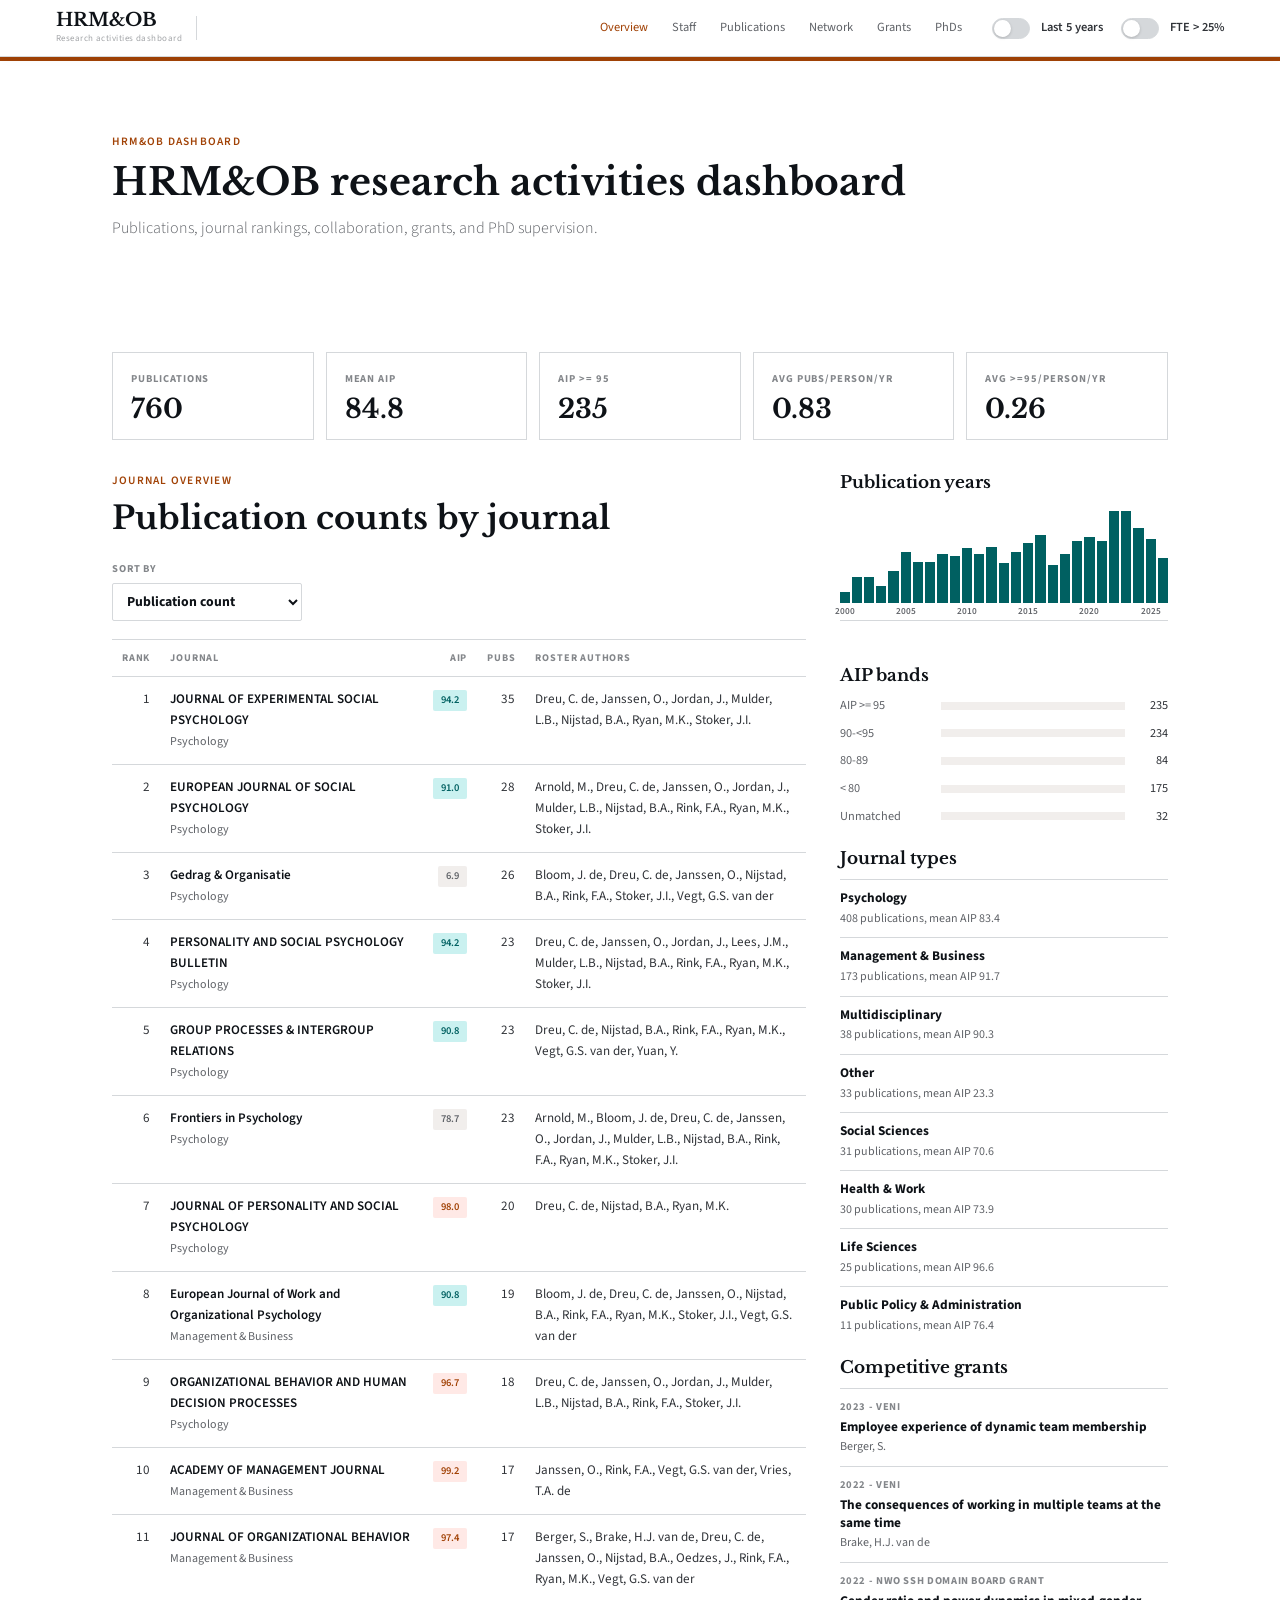
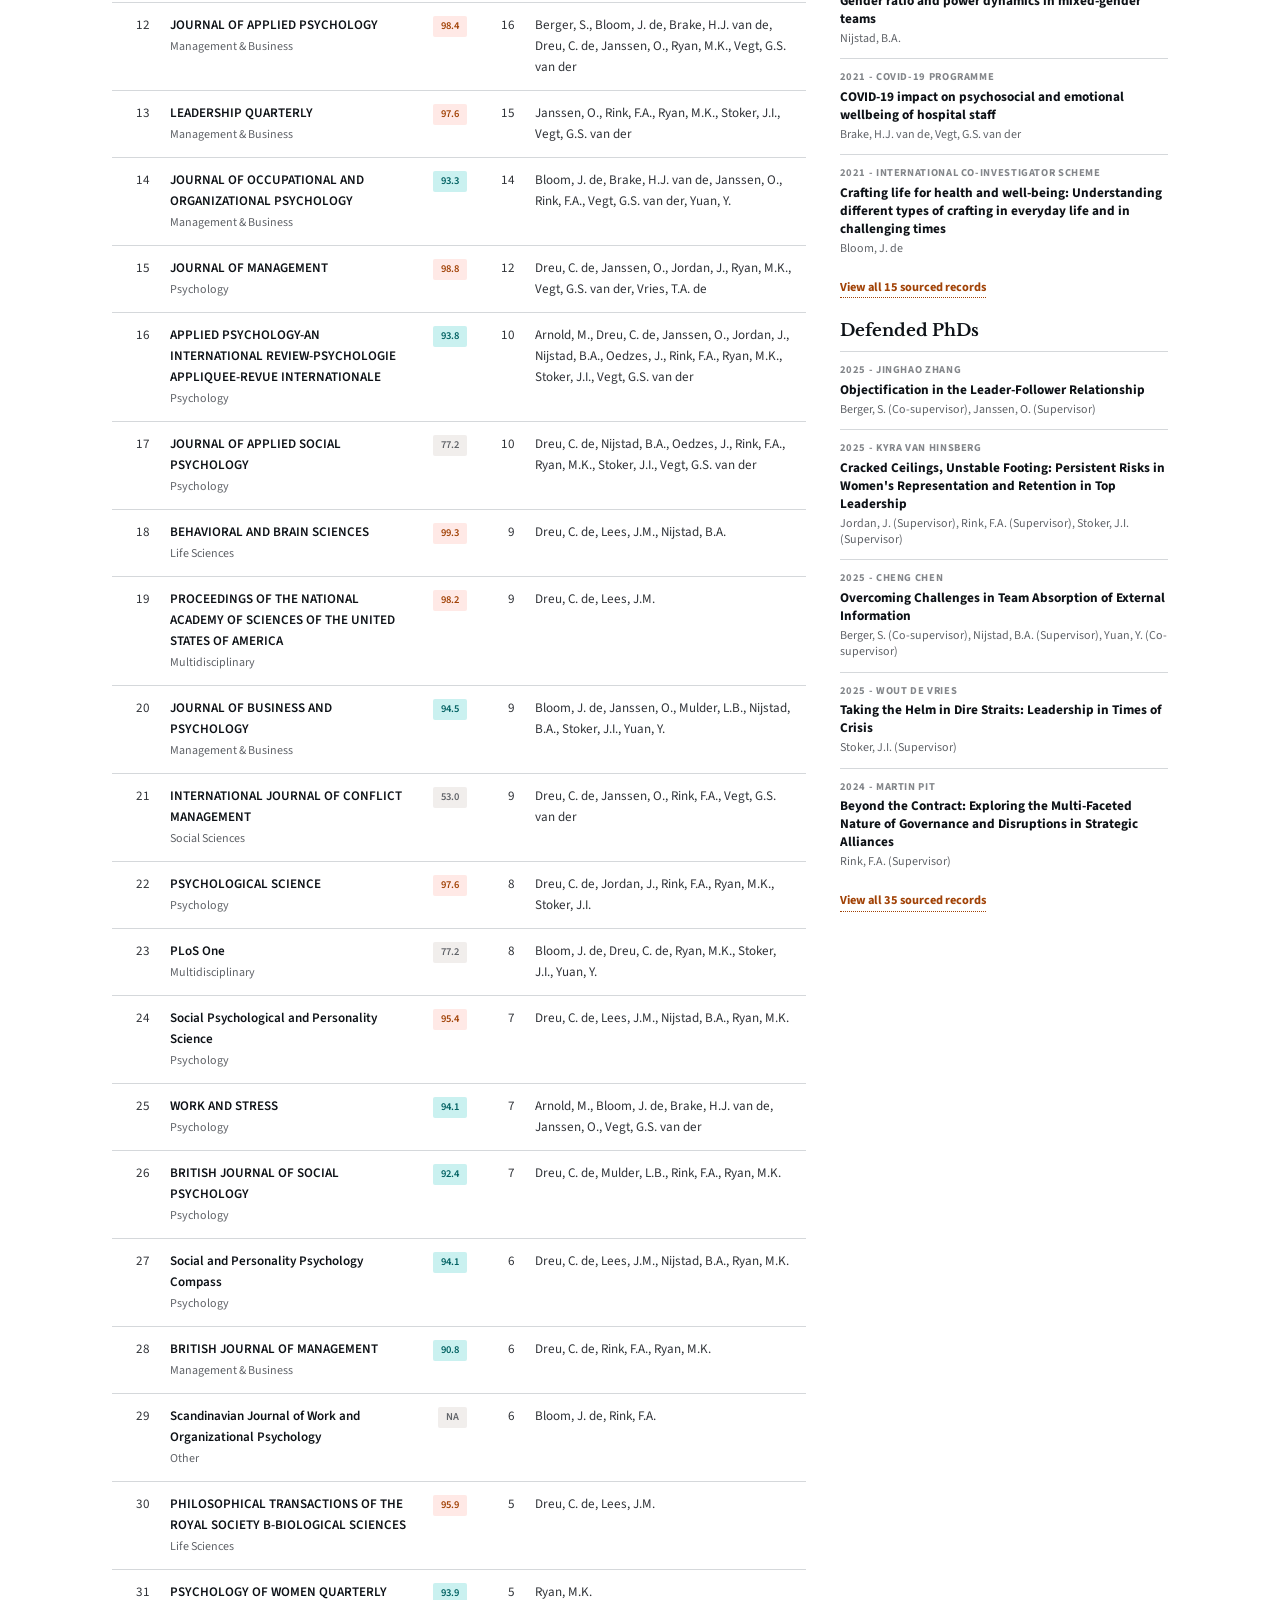
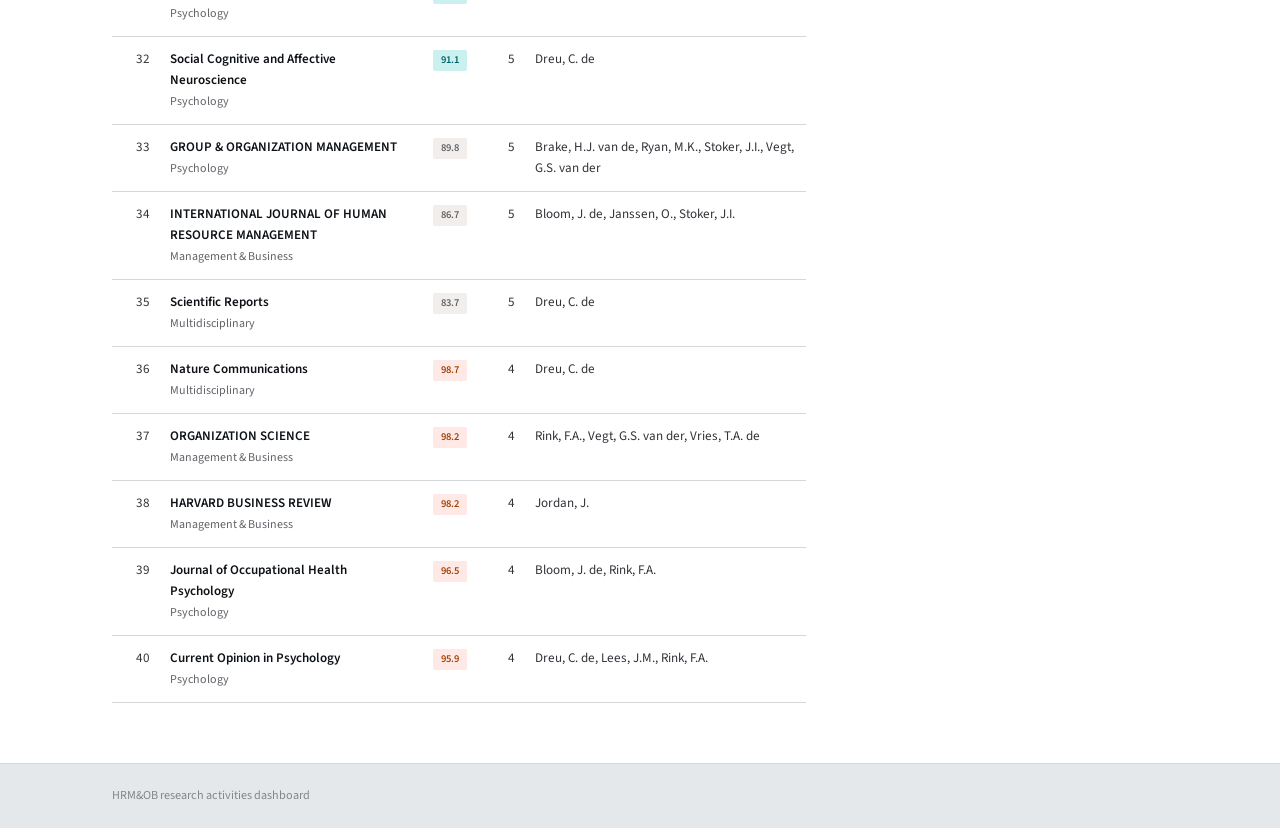
==== research-dashboard/index.html @ ba071dee "Update dashboard footer label" ====
<!DOCTYPE html>
<html lang="en">
<head>
  <meta charset="UTF-8">
  <meta name="viewport" content="width=device-width, initial-scale=1.0">
  <title>HRM&OB Research Activities Dashboard</title>
  <link rel="preconnect" href="https://fonts.googleapis.com">
  <link rel="preconnect" href="https://fonts.gstatic.com" crossorigin>
  <link href="https://fonts.googleapis.com/css2?family=Libre+Baskerville:ital,wght@0,400;0,700;1,400&family=Source+Sans+3:opsz,wght@9..40,300;9..40,400;9..40,600&display=swap" rel="stylesheet">
  <link rel="stylesheet" href="styles.css?v=20260606-7">
</head>
<body>
  <nav class="nav">
    <div class="nav-in">
      <a class="logo" href="#overview" data-tab="overview">
        <span class="logo-name">HRM&OB</span>
        <span class="logo-sub">Research activities dashboard</span>
      </a>
      <div class="nav-sep"></div>
      <div class="nav-tabs" aria-label="Dashboard sections">
        <button class="nav-tab on" data-tab="overview">Overview</button>
        <button class="nav-tab" data-tab="staff">Staff</button>
        <button class="nav-tab" data-tab="publications">Publications</button>
        <button class="nav-tab" data-tab="network">Network</button>
        <button class="nav-tab" data-tab="grants">Grants</button>
        <button class="nav-tab" data-tab="phds">PhDs</button>
      </div>
      <label class="switch">
        <input id="recent-toggle" type="checkbox">
        <span>Last 5 years</span>
      </label>
      <label class="switch">
        <input id="fte-toggle" type="checkbox">
        <span>FTE &gt; 25%</span>
      </label>
    </div>
  </nav>

  <header class="pg-hd">
    <div class="wrap">
      <p class="eye">HRM&OB dashboard</p>
      <h1>HRM&OB research activities dashboard</h1>
      <p id="subtitle">Loading publication data...</p>
    </div>
  </header>

  <main>
    <section id="view-overview" class="sec">
      <div class="wrap">
        <div id="metrics" class="metric-grid"></div>
        <div class="dash-grid">
          <section>
            <div class="sec-head compact">
              <div>
                <p class="eye">Journal overview</p>
                <h2 class="h2">Publication counts by journal</h2>
              </div>
              <label class="select-box overview-sort">
                <span>Sort by</span>
                <select id="journal-sort">
                  <option value="pubs">Publication count</option>
                  <option value="aip">AIP score</option>
                </select>
              </label>
            </div>
            <div class="table-wrap">
              <table id="journal-table"></table>
            </div>
          </section>
          <aside>
            <h2 class="sub-h2">Publication years</h2>
            <div id="year-bars" class="bar-chart"></div>
            <h2 class="sub-h2">AIP bands</h2>
            <div id="aip-bars" class="bar-chart"></div>
            <h2 class="sub-h2">Journal types</h2>
            <div id="category-list" class="list-stack"></div>
            <h2 class="sub-h2">Competitive grants</h2>
            <div id="grant-list" class="grant-list"></div>
            <h2 class="sub-h2">Defended PhDs</h2>
            <div id="phd-list" class="grant-list"></div>
          </aside>
        </div>
      </div>
    </section>

    <section id="view-publications" class="sec" hidden>
      <div class="wrap">
        <div class="tool-row">
          <label class="search-box">
            <span>Search</span>
            <input id="pub-search" type="search" placeholder="Title, journal, author">
          </label>
          <label class="select-box">
            <span>AIP band</span>
            <select id="aip-filter">
              <option value="all">All</option>
              <option value="gte95">AIP &ge; 95</option>
              <option value="90-95">AIP 90-&lt;95</option>
              <option value="lt90">AIP &lt; 90</option>
            </select>
          </label>
        </div>
        <div class="table-wrap">
          <table id="publication-table"></table>
        </div>
      </div>
    </section>

    <section id="view-staff" class="sec" hidden>
      <div class="wrap">
        <div class="sec-head compact">
          <div>
            <p class="eye">Staff expertise</p>
            <h2 class="h2">People, topics, and publication records</h2>
          </div>
        </div>
        <div class="tool-row staff-tool-row">
          <label class="search-box expertise-box">
            <span>Expertise search</span>
            <input id="expertise-search" type="search" placeholder="Teams, groups, stress, leadership, ethics">
          </label>
        </div>
        <div class="staff-grid">
          <aside class="staff-panel">
            <div id="staff-list" class="staff-list"></div>
          </aside>
          <section class="staff-detail">
            <div id="staff-profile"></div>
            <h3 class="sub-h2">Topic signals</h3>
            <div id="staff-topics" class="topic-cloud"></div>
            <div id="staff-related"></div>
            <div class="sec-head compact staff-pub-head">
              <div>
                <p id="staff-publication-eye" class="eye">Publications</p>
                <h3 id="staff-publication-title" class="h2 staff-h2">Selected staff publications</h3>
              </div>
            </div>
            <div class="table-wrap">
              <table id="staff-publication-table"></table>
            </div>
          </section>
        </div>
      </div>
    </section>

    <section id="view-network" class="sec" hidden>
      <div class="wrap">
        <div class="sec-head compact">
          <div>
            <p class="eye">Coauthorship network</p>
            <h2 class="h2">Roster members connected by shared publications</h2>
          </div>
          <label class="select-box network-select">
            <span>Network AIP</span>
            <select id="network-aip-filter">
              <option value="all">All publications</option>
              <option value="gt90">AIP &gt; 90</option>
              <option value="gte95">AIP &ge; 95</option>
            </select>
          </label>
        </div>
        <div class="network-shell">
          <svg id="network-svg" role="img" aria-label="Coauthorship network"></svg>
          <div id="network-empty" class="empty" hidden>No coauthorship edges for the current filters.</div>
        </div>
        <div class="legend">
          <span><i class="legend-node"></i> Node size = publications</span>
          <span><i class="legend-count"></i> Number = publications</span>
          <span><i class="legend-line"></i> Line thickness = shared publications</span>
        </div>
        <div id="network-table-wrap" class="table-wrap compact-table"></div>
      </div>
    </section>

    <section id="view-grants" class="sec" hidden>
      <div class="wrap">
        <div class="sec-head compact">
          <div>
            <p class="eye">Competitive grants</p>
            <h2 class="h2">NWO Talent Scheme and similar external funding</h2>
          </div>
        </div>
        <p id="grant-note" class="quiet-note"></p>
        <div class="table-wrap">
          <table id="grant-table"></table>
        </div>
      </div>
    </section>

    <section id="view-phds" class="sec" hidden>
      <div class="wrap">
        <div class="sec-head compact">
          <div>
            <p class="eye">Completed PhD supervision</p>
            <h2 class="h2">Defended theses supervised by roster members</h2>
          </div>
        </div>
        <p id="phd-note" class="quiet-note"></p>
        <div class="table-wrap">
          <table id="phd-table"></table>
        </div>
      </div>
    </section>
  </main>

  <footer>
    <div class="ft">
      <span>HRM&OB research activities dashboard</span>
      <span id="footer-meta"></span>
    </div>
  </footer>

  <script src="app.js?v=20260606-8"></script>
</body>
</html>
---- research-dashboard/styles.css ----
:root {
  --red: oklch(50% 0.14 45);
  --red-dk: oklch(43% 0.13 45);
  --red-lt: oklch(95% 0.025 27);
  --teal: oklch(43% 0.10 195);
  --teal-lt: oklch(93% 0.04 195);
  --bg: oklch(93% 0.005 250);
  --white: #fff;
  --ink-900: oklch(18% 0.012 258);
  --ink-700: oklch(32% 0.010 258);
  --ink-500: oklch(50% 0.008 258);
  --ink-400: oklch(62% 0.007 258);
  --ink-200: oklch(88% 0.005 258);
  --ink-100: oklch(95% 0.004 55);
  --serif: 'Libre Baskerville', Georgia, serif;
  --sans: 'Source Sans 3', system-ui, sans-serif;
  --pad: clamp(20px, 5vw, 56px);
  --max: 1180px;
  --sp: clamp(36px, 5vw, 60px);
}

*, *::before, *::after { box-sizing: border-box; }
[hidden] { display: none !important; }
html { scroll-behavior: smooth; }
body {
  margin: 0;
  font-family: var(--sans);
  background: var(--bg);
  color: var(--ink-900);
  line-height: 1.6;
  -webkit-font-smoothing: antialiased;
}
button, input, select { font: inherit; }
a { color: inherit; text-decoration: none; }

.wrap { max-width: min(var(--max), 100% - var(--pad) * 2); margin: 0 auto; }
.sec { padding: var(--sp) var(--pad); background: var(--white); }
.sec + .sec { border-top: 1px solid var(--ink-200); }
.sec-head { display: flex; justify-content: space-between; align-items: end; gap: 24px; margin-bottom: 24px; flex-wrap: wrap; }
.sec-head.compact { margin-bottom: 18px; }
.eye { font-size: 0.71rem; font-weight: 600; letter-spacing: 0.11em; text-transform: uppercase; color: var(--red); margin: 0 0 10px; }
.h2 { font-family: var(--serif); font-size: clamp(1.45rem, 2.5vw, 2.2rem); font-weight: 700; line-height: 1.15; margin: 0; }
.sub-h2 { font-family: var(--serif); font-size: 1.05rem; line-height: 1.25; margin: 22px 0 10px; }
.sub-h2:first-child { margin-top: 0; }

.nav {
  position: sticky;
  top: 0;
  z-index: 20;
  background: var(--white);
  border-bottom: 1px solid var(--ink-200);
  box-shadow: 0 2px 10px rgba(0,0,0,.04);
}
.nav-in {
  display: flex;
  align-items: center;
  min-height: 56px;
  max-width: min(var(--max), 100% - var(--pad) * 2);
  margin: 0 auto;
  gap: 14px;
}
.logo { flex-shrink: 0; }
.logo-name { display: block; font-family: var(--serif); font-size: 1.15rem; font-weight: 700; line-height: 1.05; }
.logo-sub { display: block; font-size: 0.56rem; color: var(--ink-400); letter-spacing: 0.05em; margin-top: 2px; opacity: .75; }
.nav-sep { width: 1px; height: 24px; background: var(--ink-200); flex-shrink: 0; }
.nav-tabs { display: flex; margin-left: auto; align-self: stretch; }
.nav-tab {
  height: 56px;
  padding: 0 12px;
  border: 0;
  background: transparent;
  color: var(--ink-500);
  cursor: pointer;
  font-size: 0.78rem;
}
.nav-tab:hover, .nav-tab.on { color: var(--red); }

.switch {
  display: inline-flex;
  align-items: center;
  gap: 8px;
  color: var(--ink-700);
  font-size: 0.78rem;
  font-weight: 600;
  white-space: nowrap;
  user-select: none;
}
.switch input {
  appearance: none;
  width: 38px;
  height: 21px;
  border: 1px solid var(--ink-300, var(--ink-200));
  border-radius: 20px;
  background: var(--ink-200);
  position: relative;
  cursor: pointer;
}
.switch input::after {
  content: "";
  position: absolute;
  width: 17px;
  height: 17px;
  top: 1px;
  left: 1px;
  border-radius: 50%;
  background: var(--white);
  box-shadow: 0 1px 3px rgba(0,0,0,.18);
  transition: transform .14s ease;
}
.switch input:checked { background: var(--ink-900); border-color: var(--ink-900); }
.switch input:checked::after { transform: translateX(17px); }

.pg-hd {
  background: var(--white);
  border-top: 4px solid var(--red);
  padding: clamp(44px, 7vw, 72px) var(--pad) clamp(34px, 5vw, 50px);
}
.pg-hd h1 {
  font-family: var(--serif);
  font-size: clamp(1.55rem, 3vw, 2.35rem);
  font-weight: 700;
  line-height: 1.15;
  margin: 0 0 12px;
}
.pg-hd p:last-child {
  margin: 0;
  font-size: 1rem;
  font-weight: 300;
  color: var(--ink-500);
  max-width: 720px;
}

.metric-grid {
  display: grid;
  grid-template-columns: repeat(auto-fit, minmax(145px, 1fr));
  gap: 12px;
  margin-bottom: 32px;
}
.metric {
  background: var(--white);
  border: 1px solid var(--ink-200);
  padding: 18px 18px 16px;
}
.metric-label {
  margin: 0 0 6px;
  color: var(--ink-400);
  font-size: 0.66rem;
  font-weight: 700;
  letter-spacing: 0.09em;
  text-transform: uppercase;
}
.metric-value {
  margin: 0;
  font-family: var(--serif);
  font-size: 1.65rem;
  line-height: 1.1;
  font-weight: 700;
}
.metric-sub {
  margin: 7px 0 0;
  color: var(--ink-500);
  font-size: 0.75rem;
}

.dash-grid {
  display: grid;
  grid-template-columns: minmax(0, 1.9fr) minmax(280px, .9fr);
  gap: 34px;
  align-items: start;
}
.table-wrap {
  overflow: auto;
  border-top: 1px solid var(--ink-200);
}
table {
  width: 100%;
  border-collapse: collapse;
  font-size: 0.82rem;
}
th {
  text-align: left;
  color: var(--ink-400);
  font-size: 0.64rem;
  font-weight: 700;
  letter-spacing: 0.08em;
  text-transform: uppercase;
  padding: 10px 10px;
  border-bottom: 1px solid var(--ink-200);
  white-space: nowrap;
}
td {
  padding: 12px 10px;
  vertical-align: top;
  border-bottom: 1px solid var(--ink-200);
  color: var(--ink-700);
}
td.primary { color: var(--ink-900); font-weight: 600; }
td.muted { color: var(--ink-400); }
.num { text-align: right; font-variant-numeric: tabular-nums; }
.tag {
  display: inline-flex;
  align-items: center;
  min-height: 19px;
  padding: 2px 8px;
  border-radius: 2px;
  background: var(--ink-100);
  color: var(--ink-500);
  font-size: 0.66rem;
  font-weight: 600;
}
.tag.red { background: var(--red-lt); color: var(--red); }
.tag.teal { background: var(--teal-lt); color: var(--teal); }
.primary-text { color: var(--ink-900); font-weight: 600; }
.small-muted { color: var(--ink-500); font-size: 0.75rem; line-height: 1.45; }
.doi {
  margin-left: 6px;
  color: var(--red);
  border-bottom: 1px dotted var(--red);
  font-size: 0.72rem;
  font-weight: 700;
  text-transform: uppercase;
}

.bar-chart { display: flex; flex-direction: column; gap: 8px; }
.bar-row {
  display: grid;
  grid-template-columns: 92px 1fr 34px;
  align-items: center;
  gap: 9px;
  font-size: 0.77rem;
  color: var(--ink-500);
}
.bar-track { height: 8px; background: var(--ink-100); position: relative; overflow: hidden; }
.bar-fill { height: 100%; background: var(--teal); }
.bar-row:nth-child(even) .bar-fill { background: var(--red); }
.bar-count { text-align: right; color: var(--ink-700); font-variant-numeric: tabular-nums; }
.year-histogram {
  display: grid;
  grid-template-columns: repeat(auto-fit, minmax(8px, 1fr));
  align-items: end;
  gap: 2px;
  height: 118px;
  margin-bottom: 22px;
  padding: 8px 0 18px;
  border-bottom: 1px solid var(--ink-200);
}
.year-bar {
  position: relative;
  display: flex;
  align-items: end;
  justify-content: center;
  height: 92px;
}
.year-bar i {
  display: block;
  width: 100%;
  max-width: 13px;
  min-height: 0;
  background: var(--teal);
}
.year-bar b {
  position: absolute;
  top: 96px;
  left: 50%;
  transform: translateX(-50%);
  color: var(--ink-500);
  font-size: 0.58rem;
  font-weight: 600;
  line-height: 1;
}
.list-stack { display: flex; flex-direction: column; gap: 9px; }
.list-row {
  border-top: 1px solid var(--ink-200);
  padding-top: 9px;
}
.list-title { margin: 0; font-size: 0.83rem; font-weight: 700; line-height: 1.35; }
.list-meta { margin: 2px 0 0; color: var(--ink-500); font-size: 0.75rem; }

.quiet-note {
  margin: -4px 0 18px;
  color: var(--ink-500);
  font-size: 0.82rem;
  max-width: 900px;
}
.grant-list {
  display: flex;
  flex-direction: column;
}
.grant-item {
  border-top: 1px solid var(--ink-200);
  padding: 10px 0 11px;
}
.grant-kicker {
  margin: 0 0 2px;
  color: var(--ink-400);
  font-size: 0.66rem;
  font-weight: 700;
  letter-spacing: 0.06em;
  text-transform: uppercase;
}
.grant-title {
  margin: 0;
  color: var(--ink-900);
  font-size: 0.83rem;
  font-weight: 700;
  line-height: 1.35;
}
.grant-meta {
  margin: 3px 0 0;
  color: var(--ink-500);
  font-size: 0.75rem;
  line-height: 1.35;
}
.grant-link,
.source-link {
  color: var(--red);
  border-bottom: 1px dotted var(--red);
  font-weight: 700;
}
.grant-link {
  align-self: flex-start;
  margin-top: 10px;
  font-size: 0.77rem;
}

.tool-row {
  display: flex;
  justify-content: space-between;
  gap: 14px;
  flex-wrap: wrap;
  margin-bottom: 18px;
}
.search-box, .select-box {
  display: flex;
  flex-direction: column;
  gap: 5px;
  color: var(--ink-400);
  font-size: 0.66rem;
  font-weight: 700;
  letter-spacing: 0.08em;
  text-transform: uppercase;
}
.search-box { flex: 1 1 340px; }
.select-box { flex: 0 0 180px; }
.overview-sort { flex-basis: 190px; }
.network-select { flex-basis: 190px; }
.search-box input, .select-box select {
  height: 38px;
  border: 1px solid var(--ink-200);
  background: var(--white);
  color: var(--ink-900);
  padding: 0 10px;
  border-radius: 2px;
  font-size: 0.86rem;
  letter-spacing: 0;
  text-transform: none;
}
.search-box input:focus, .select-box select:focus { outline: 2px solid var(--teal-lt); border-color: var(--teal); }

.staff-tool-row { margin-bottom: 24px; }
.expertise-box {
  flex: 1 1 520px;
  max-width: 760px;
}
.staff-grid {
  display: grid;
  grid-template-columns: minmax(250px, .72fr) minmax(0, 1.7fr);
  gap: 34px;
  align-items: start;
}
.staff-panel {
  border-top: 1px solid var(--ink-200);
  min-width: 0;
}
.staff-list {
  display: flex;
  flex-direction: column;
}
.staff-row {
  width: 100%;
  border: 0;
  border-bottom: 1px solid var(--ink-200);
  background: transparent;
  color: var(--ink-700);
  cursor: pointer;
  display: flex;
  justify-content: space-between;
  gap: 14px;
  padding: 13px 10px;
  text-align: left;
}
.staff-row:hover,
.staff-row.on {
  background: var(--ink-100);
  color: var(--ink-900);
}
.staff-row.on {
  border-left: 3px solid var(--red);
  padding-left: 7px;
}
.staff-row strong {
  display: block;
  font-size: 0.9rem;
  line-height: 1.25;
}
.staff-row em {
  display: block;
  color: var(--ink-500);
  font-size: 0.74rem;
  font-style: normal;
  line-height: 1.25;
  margin-top: 3px;
}
.staff-row-meta {
  color: var(--ink-500);
  font-size: 0.72rem;
  line-height: 1.3;
  max-width: 145px;
  text-align: right;
}
.staff-detail { min-width: 0; }
.staff-profile-head {
  border-top: 1px solid var(--ink-200);
  margin-bottom: 12px;
  padding-top: 16px;
}
.staff-profile-head h3 {
  font-family: var(--serif);
  font-size: 1.55rem;
  line-height: 1.15;
  margin: 0 0 6px;
}
.staff-profile-head p:last-child {
  color: var(--ink-500);
  margin: 0;
}
.query-strip {
  align-items: baseline;
  border-top: 1px solid var(--ink-200);
  border-bottom: 1px solid var(--ink-200);
  display: flex;
  flex-wrap: wrap;
  gap: 8px;
  margin: 0 0 16px;
  padding: 9px 0;
}
.query-strip span {
  color: var(--ink-400);
  font-size: 0.66rem;
  font-weight: 700;
  letter-spacing: 0.08em;
  text-transform: uppercase;
}
.query-strip strong {
  color: var(--ink-900);
  font-size: 0.88rem;
}
.query-strip em {
  color: var(--ink-500);
  font-size: 0.8rem;
  font-style: normal;
}
.staff-metrics {
  display: grid;
  grid-template-columns: repeat(auto-fit, minmax(108px, 1fr));
  gap: 10px;
  margin: 16px 0 22px;
}
.staff-metric {
  border: 1px solid var(--ink-200);
  padding: 10px 12px;
}
.staff-metric span {
  color: var(--ink-400);
  display: block;
  font-size: 0.62rem;
  font-weight: 700;
  letter-spacing: 0.07em;
  text-transform: uppercase;
}
.staff-metric strong {
  display: block;
  font-family: var(--serif);
  font-size: 1.25rem;
  line-height: 1.15;
  margin-top: 4px;
}
.topic-cloud {
  display: flex;
  flex-wrap: wrap;
  gap: 8px;
  margin-bottom: 22px;
}
.topic-chip {
  align-items: center;
  border: 1px solid var(--ink-200);
  color: var(--ink-700);
  display: inline-flex;
  font-size: 0.76rem;
  gap: 6px;
  line-height: 1.2;
  padding: 5px 9px;
}
.topic-chip b {
  color: var(--red);
  font-variant-numeric: tabular-nums;
}
.related-list {
  border-top: 1px solid var(--ink-200);
  margin-bottom: 24px;
}
.related-row {
  align-items: start;
  border-bottom: 1px solid var(--ink-200);
  display: grid;
  gap: 12px;
  grid-template-columns: 88px 1fr auto;
  padding: 10px 0;
}
.related-row span {
  color: var(--ink-400);
  font-size: 0.66rem;
  font-weight: 700;
  text-transform: uppercase;
}
.related-row p {
  color: var(--ink-700);
  font-size: 0.82rem;
  line-height: 1.35;
  margin: 0;
}
.staff-pub-head { margin-top: 24px; }
.staff-h2 { font-size: 1.25rem; }
.staff-empty {
  border-top: 1px solid var(--ink-200);
  color: var(--ink-500);
  font-size: 0.84rem;
  padding: 14px 0;
}

.network-shell {
  position: relative;
  min-height: 620px;
  border: 1px solid var(--ink-200);
  background: linear-gradient(180deg, #fff 0%, oklch(98% 0.003 250) 100%);
}
#network-svg {
  display: block;
  width: 100%;
  height: 620px;
}
.edge { fill: none; stroke: color-mix(in oklch, var(--ink-400), var(--teal) 25%); stroke-linecap: round; opacity: .62; }
.node { fill: var(--white); stroke: var(--red); stroke-width: 2; }
.node.low { stroke: var(--ink-400); }
.node-count {
  fill: var(--ink-900);
  font-size: 0.78rem;
  font-weight: 800;
  text-anchor: middle;
  dominant-baseline: central;
  pointer-events: none;
}
.node-label {
  font-size: 0.72rem;
  font-weight: 700;
  fill: var(--ink-700);
  paint-order: stroke;
  stroke: var(--white);
  stroke-width: 4px;
  stroke-linejoin: round;
}
.empty {
  position: absolute;
  inset: 0;
  display: grid;
  place-items: center;
  color: var(--ink-500);
  font-style: italic;
  background: rgba(255,255,255,.78);
}
.legend {
  display: flex;
  gap: 18px;
  flex-wrap: wrap;
  margin: 12px 0 24px;
  color: var(--ink-500);
  font-size: 0.77rem;
}
.legend i { display: inline-block; vertical-align: middle; margin-right: 6px; }
.legend-node { width: 12px; height: 12px; border: 2px solid var(--red); border-radius: 50%; background: var(--white); }
.legend-count {
  width: 16px;
  height: 16px;
  border: 1px solid var(--ink-400);
  border-radius: 50%;
  color: var(--ink-900);
  font-size: 0.57rem;
  font-weight: 800;
  line-height: 15px;
  text-align: center;
}
.legend-count::after { content: "7"; }
.legend-line { width: 24px; height: 4px; background: var(--teal); }
.compact-table { margin-top: 8px; }

footer {
  padding: 22px var(--pad);
  color: var(--ink-400);
  font-size: 0.76rem;
  border-top: 1px solid var(--ink-200);
}
.ft {
  max-width: min(var(--max), 100% - var(--pad) * 2);
  margin: 0 auto;
  display: flex;
  justify-content: space-between;
  gap: 20px;
  flex-wrap: wrap;
}

@media (max-width: 980px) {
  .metric-grid { grid-template-columns: repeat(2, minmax(150px, 1fr)); }
  .dash-grid { grid-template-columns: 1fr; }
  .staff-grid { grid-template-columns: 1fr; }
  .staff-row-meta { text-align: left; }
  .nav-in { align-items: stretch; }
  .nav-tabs { overflow-x: auto; margin-left: 0; }
  .nav-tab { min-width: max-content; }
}

@media (max-width: 640px) {
  .nav-in { flex-wrap: wrap; padding: 10px 0; }
  .switch { width: 100%; }
  .metric-grid { grid-template-columns: 1fr; }
  .network-shell { min-height: 480px; }
  #network-svg { height: 480px; }
  .bar-row { grid-template-columns: 82px 1fr 30px; }
  .related-row { grid-template-columns: 1fr; }
}
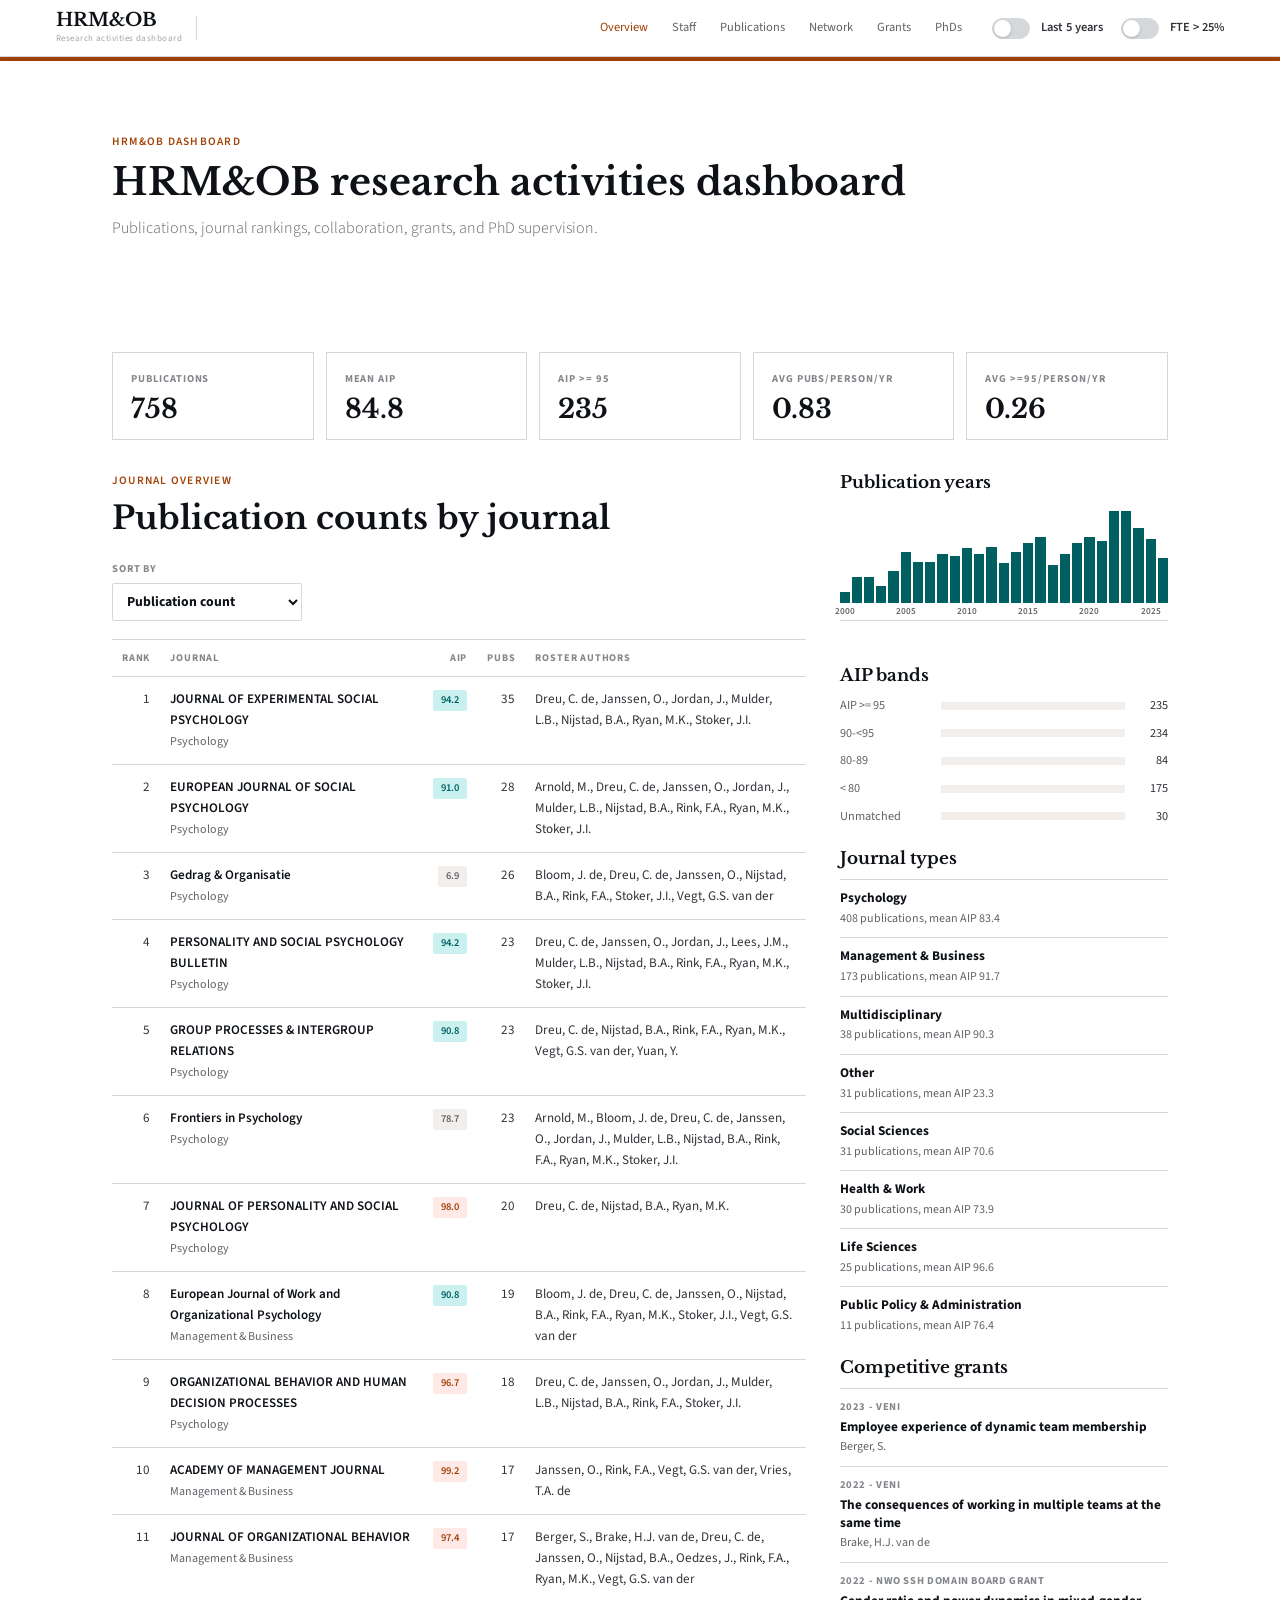
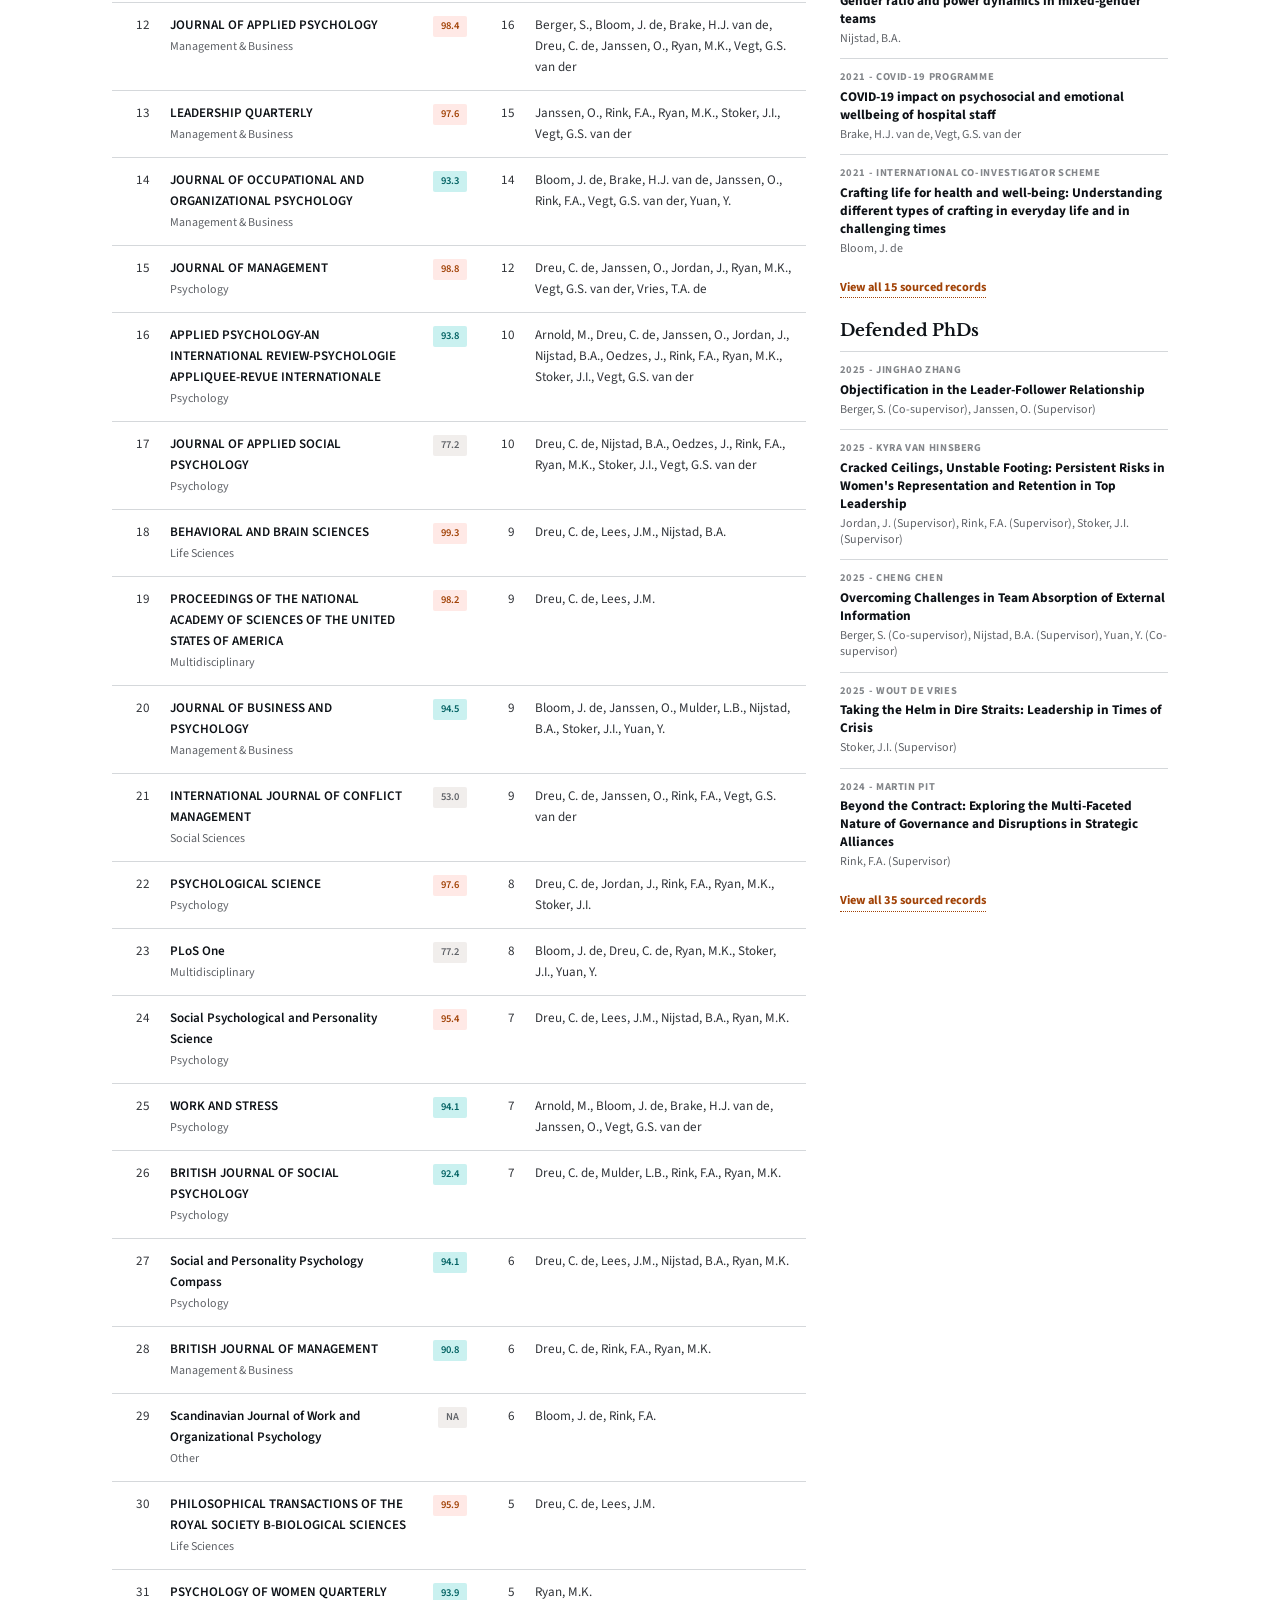
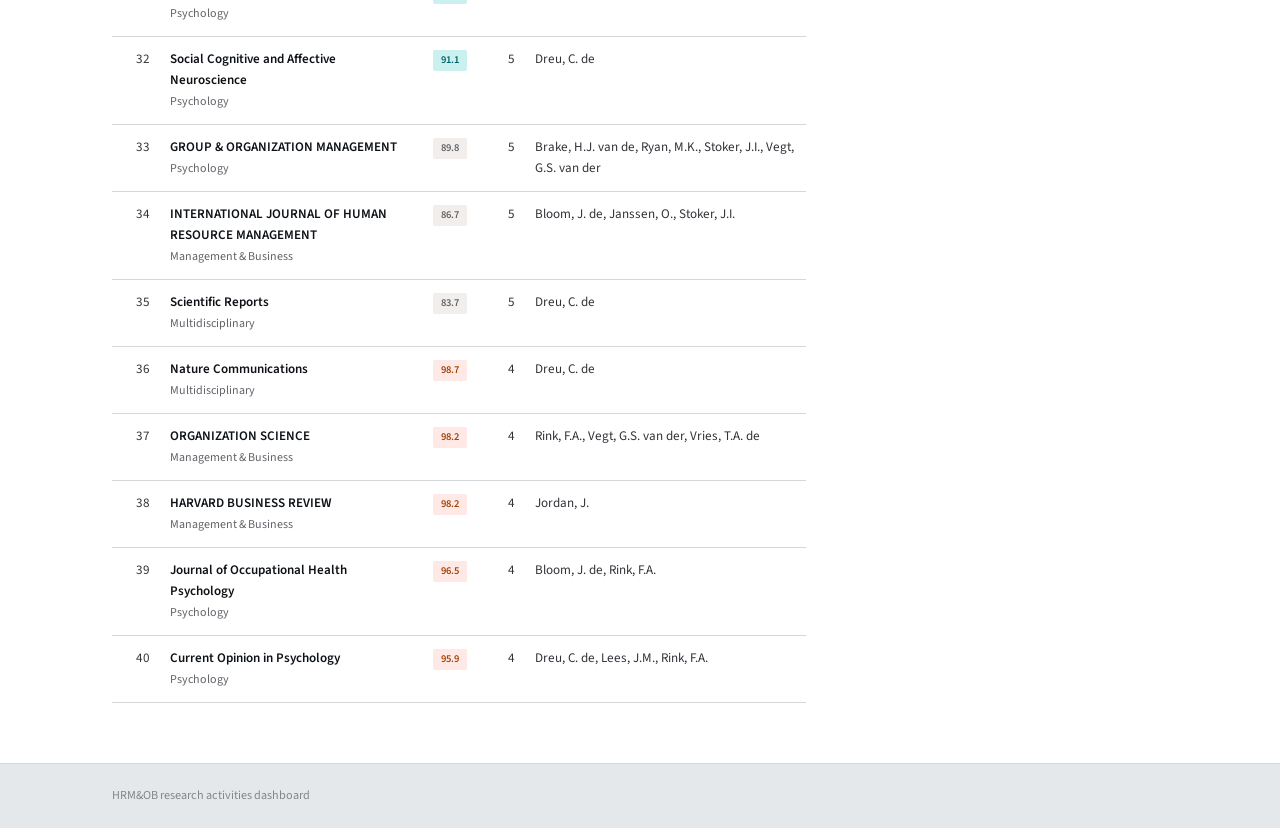
==== commit c478830c: "Deduplicate publications and improve external network" ====
--- a/research-dashboard/index.html
+++ b/research-dashboard/index.html
@@ -7,7 +7,7 @@
   <link rel="preconnect" href="https://fonts.googleapis.com">
   <link rel="preconnect" href="https://fonts.gstatic.com" crossorigin>
   <link href="https://fonts.googleapis.com/css2?family=Libre+Baskerville:ital,wght@0,400;0,700;1,400&family=Source+Sans+3:opsz,wght@9..40,300;9..40,400;9..40,600&display=swap" rel="stylesheet">
-  <link rel="stylesheet" href="styles.css?v=20260606-7">
+  <link rel="stylesheet" href="styles.css?v=20260606-10">
 </head>
 <body>
   <nav class="nav">
@@ -158,6 +158,10 @@
               <option value="gte95">AIP &ge; 95</option>
             </select>
           </label>
+          <label class="switch network-external-toggle">
+            <input id="network-external-toggle" type="checkbox" checked>
+            <span>External collaborators</span>
+          </label>
         </div>
         <div class="network-shell">
           <svg id="network-svg" role="img" aria-label="Coauthorship network"></svg>
@@ -167,6 +171,7 @@
           <span><i class="legend-node"></i> Node size = publications</span>
           <span><i class="legend-count"></i> Number = publications</span>
           <span><i class="legend-line"></i> Line thickness = shared publications</span>
+          <span><i class="legend-external"></i> Faint outer ties = external coauthors</span>
         </div>
         <div id="network-table-wrap" class="table-wrap compact-table"></div>
       </div>
@@ -210,6 +215,6 @@
     </div>
   </footer>
 
-  <script src="app.js?v=20260606-8"></script>
+  <script src="app.js?v=20260606-10"></script>
 </body>
 </html>
--- a/research-dashboard/styles.css
+++ b/research-dashboard/styles.css
@@ -344,6 +344,7 @@
 .select-box { flex: 0 0 180px; }
 .overview-sort { flex-basis: 190px; }
 .network-select { flex-basis: 190px; }
+.network-external-toggle { align-self: end; height: 38px; }
 .search-box input, .select-box select {
   height: 38px;
   border: 1px solid var(--ink-200);
@@ -549,7 +550,39 @@
   width: 100%;
   height: 620px;
 }
+.external-edge {
+  fill: none;
+  stroke: var(--ink-400);
+  stroke-linecap: round;
+  opacity: .16;
+}
 .edge { fill: none; stroke: color-mix(in oklch, var(--ink-400), var(--teal) 25%); stroke-linecap: round; opacity: .62; }
+.external-node {
+  fill: var(--ink-200);
+  opacity: .42;
+  stroke: var(--ink-400);
+  stroke-width: 1;
+}
+.external-node.aggregate {
+  fill: var(--white);
+  opacity: .36;
+  stroke-dasharray: 2 3;
+}
+.external-label {
+  fill: var(--ink-400);
+  font-size: 0.58rem;
+  font-weight: 600;
+  opacity: .72;
+  paint-order: stroke;
+  stroke: var(--white);
+  stroke-width: 3px;
+  stroke-linejoin: round;
+}
+.external-label.aggregate {
+  font-size: 0.55rem;
+  font-weight: 700;
+  opacity: .64;
+}
 .node { fill: var(--white); stroke: var(--red); stroke-width: 2; }
 .node.low { stroke: var(--ink-400); }
 .node-count {
@@ -601,6 +634,23 @@
 }
 .legend-count::after { content: "7"; }
 .legend-line { width: 24px; height: 4px; background: var(--teal); }
+.legend-external {
+  width: 28px;
+  height: 1px;
+  background: var(--ink-400);
+  opacity: .35;
+  position: relative;
+}
+.legend-external::after {
+  content: "";
+  position: absolute;
+  right: -2px;
+  top: -3px;
+  width: 7px;
+  height: 7px;
+  border-radius: 50%;
+  background: var(--ink-300);
+}
 .compact-table { margin-top: 8px; }
 
 footer {
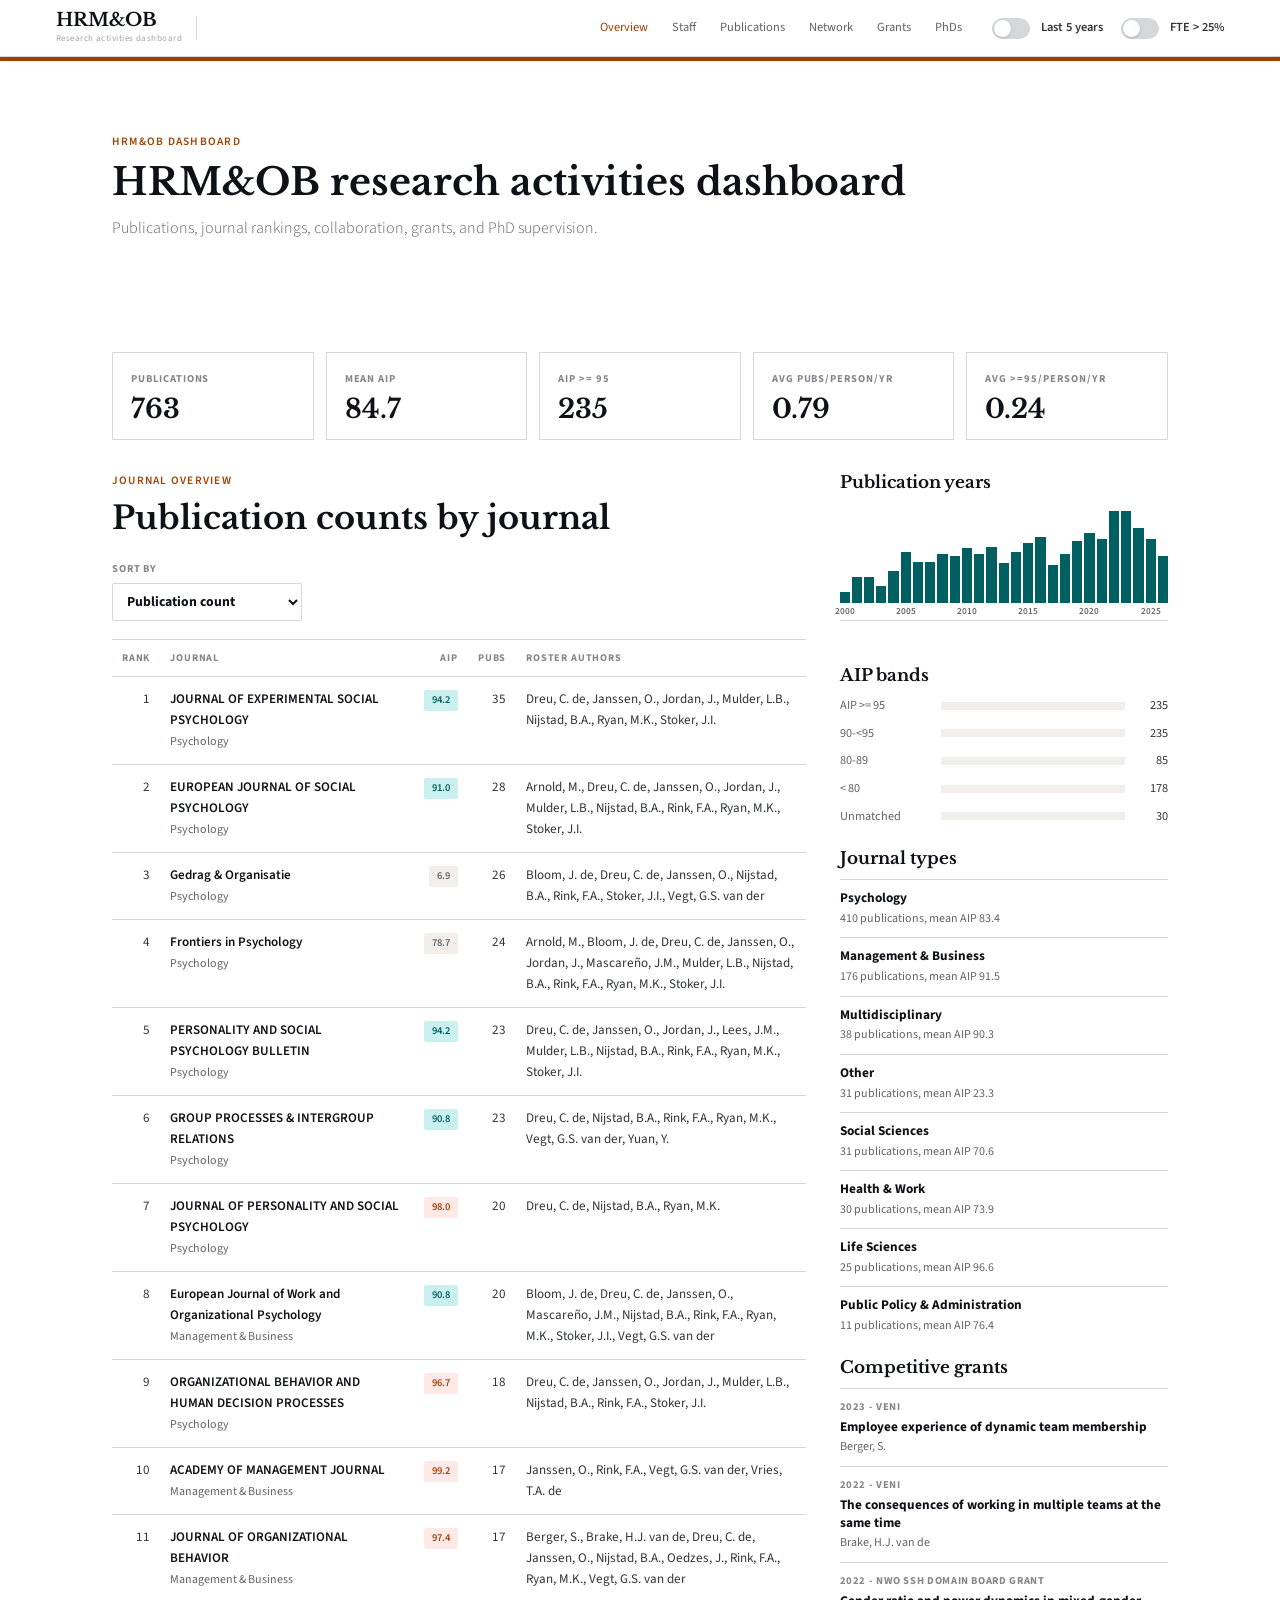
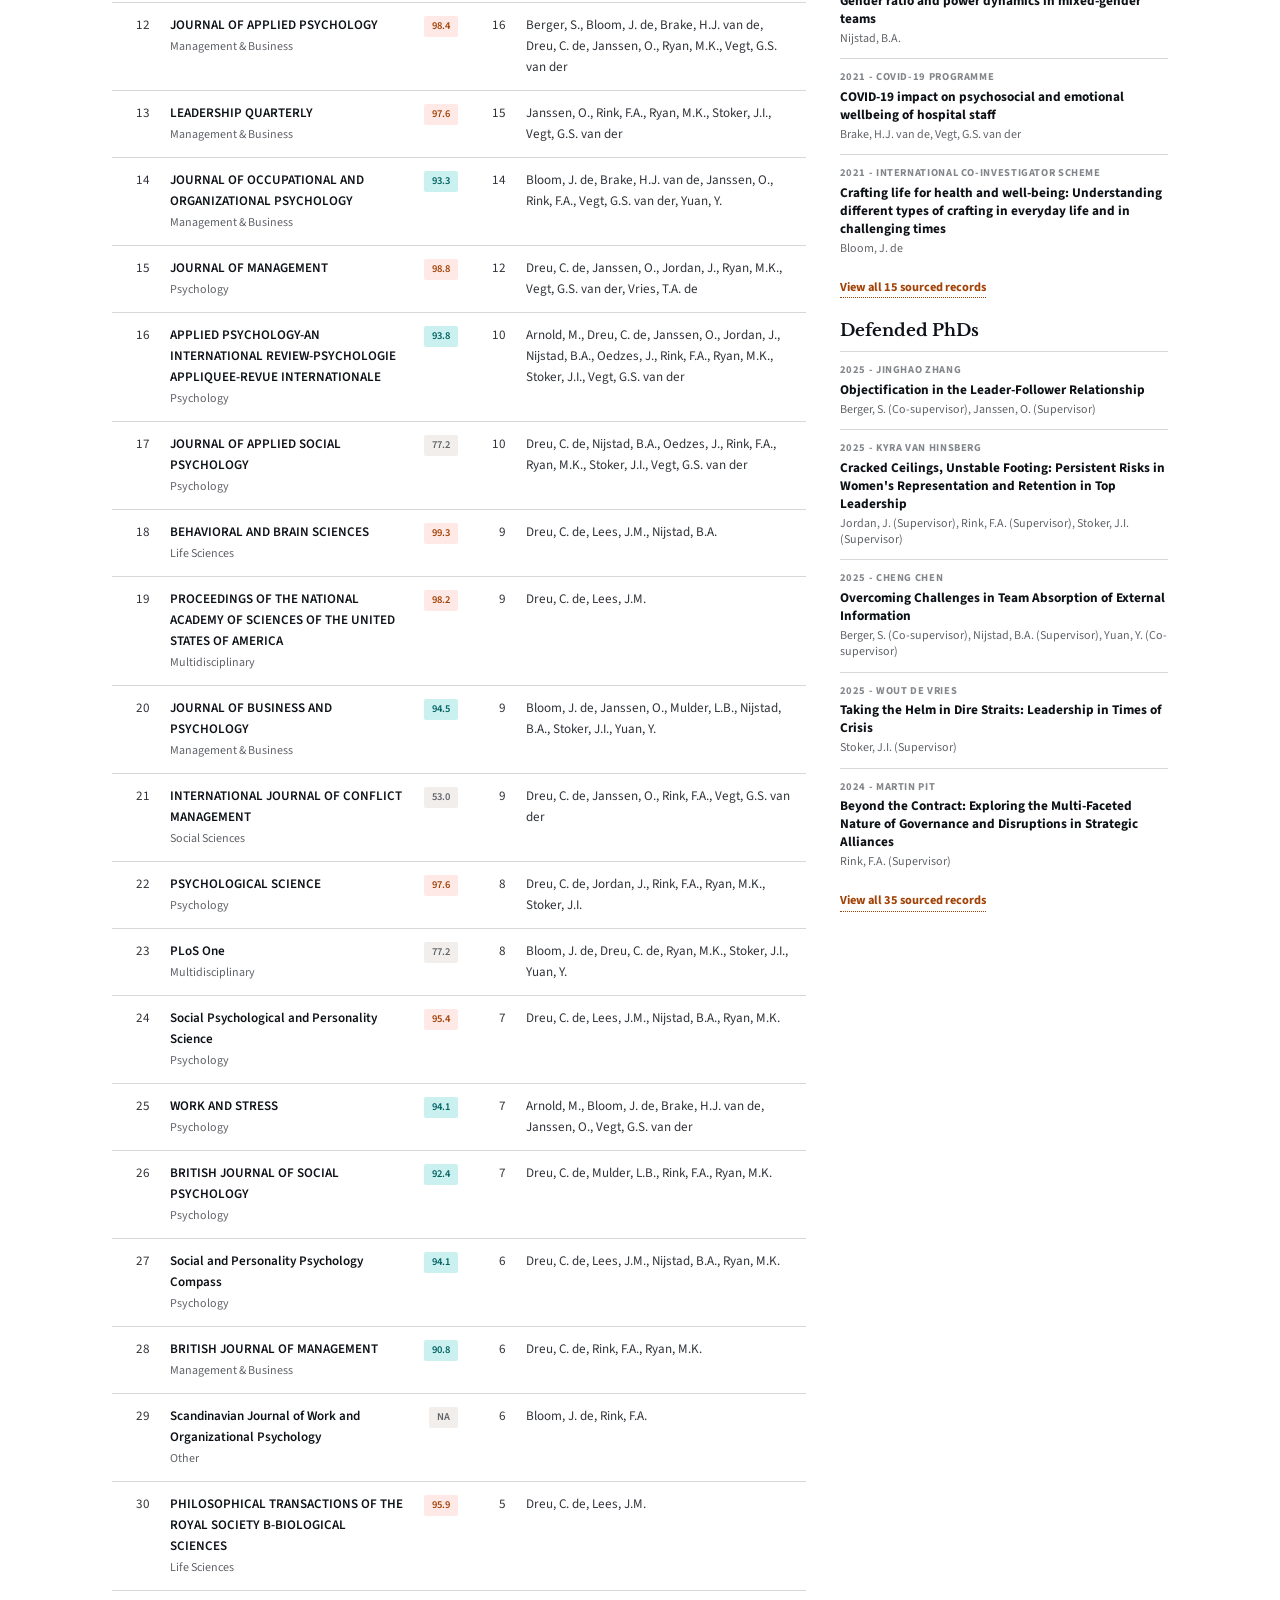
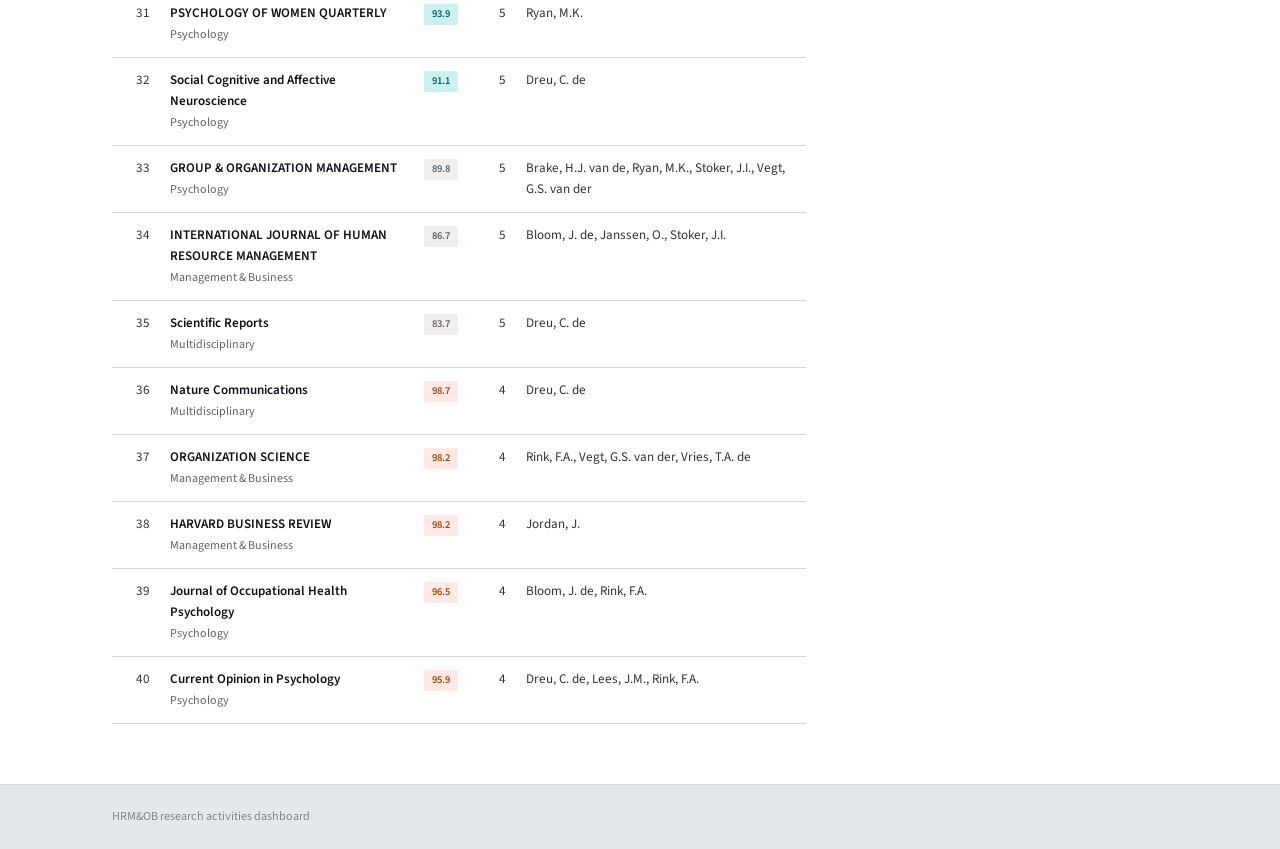
==== commit a12b34a1: "Add Mascareno and staff photos to dashboard" ====
--- a/research-dashboard/index.html
+++ b/research-dashboard/index.html
@@ -7,7 +7,7 @@
   <link rel="preconnect" href="https://fonts.googleapis.com">
   <link rel="preconnect" href="https://fonts.gstatic.com" crossorigin>
   <link href="https://fonts.googleapis.com/css2?family=Libre+Baskerville:ital,wght@0,400;0,700;1,400&family=Source+Sans+3:opsz,wght@9..40,300;9..40,400;9..40,600&display=swap" rel="stylesheet">
-  <link rel="stylesheet" href="styles.css?v=20260606-10">
+  <link rel="stylesheet" href="styles.css?v=20260606-12">
 </head>
 <body>
   <nav class="nav">
@@ -160,7 +160,7 @@
           </label>
           <label class="switch network-external-toggle">
             <input id="network-external-toggle" type="checkbox" checked>
-            <span>External collaborators</span>
+            <span>External collaborators 2+</span>
           </label>
         </div>
         <div class="network-shell">
@@ -171,7 +171,7 @@
           <span><i class="legend-node"></i> Node size = publications</span>
           <span><i class="legend-count"></i> Number = publications</span>
           <span><i class="legend-line"></i> Line thickness = shared publications</span>
-          <span><i class="legend-external"></i> Faint outer ties = external coauthors</span>
+          <span><i class="legend-external"></i> Faint outer ties = external collaborators with 2+ shared publications</span>
         </div>
         <div id="network-table-wrap" class="table-wrap compact-table"></div>
       </div>
@@ -215,6 +215,6 @@
     </div>
   </footer>
 
-  <script src="app.js?v=20260606-10"></script>
+  <script src="app.js?v=20260606-12"></script>
 </body>
 </html>
--- a/research-dashboard/styles.css
+++ b/research-dashboard/styles.css
@@ -390,6 +390,21 @@
   padding: 13px 10px;
   text-align: left;
 }
+.staff-row-main {
+  align-items: center;
+  display: flex;
+  gap: 9px;
+  min-width: 0;
+}
+.staff-row-photo {
+  background: var(--ink-100);
+  border: 1px solid var(--ink-200);
+  border-radius: 50%;
+  flex: 0 0 auto;
+  height: 28px;
+  object-fit: cover;
+  width: 28px;
+}
 .staff-row:hover,
 .staff-row.on {
   background: var(--ink-100);
@@ -421,9 +436,21 @@
 }
 .staff-detail { min-width: 0; }
 .staff-profile-head {
-  border-top: 1px solid var(--ink-200);
+  align-items: center;
+  border-top: 1px solid var(--ink-200);
+  display: flex;
+  gap: 12px;
   margin-bottom: 12px;
   padding-top: 16px;
+}
+.staff-profile-photo {
+  background: var(--ink-100);
+  border: 1px solid var(--ink-200);
+  border-radius: 50%;
+  flex: 0 0 auto;
+  height: 34px;
+  object-fit: cover;
+  width: 34px;
 }
 .staff-profile-head h3 {
   font-family: var(--serif);
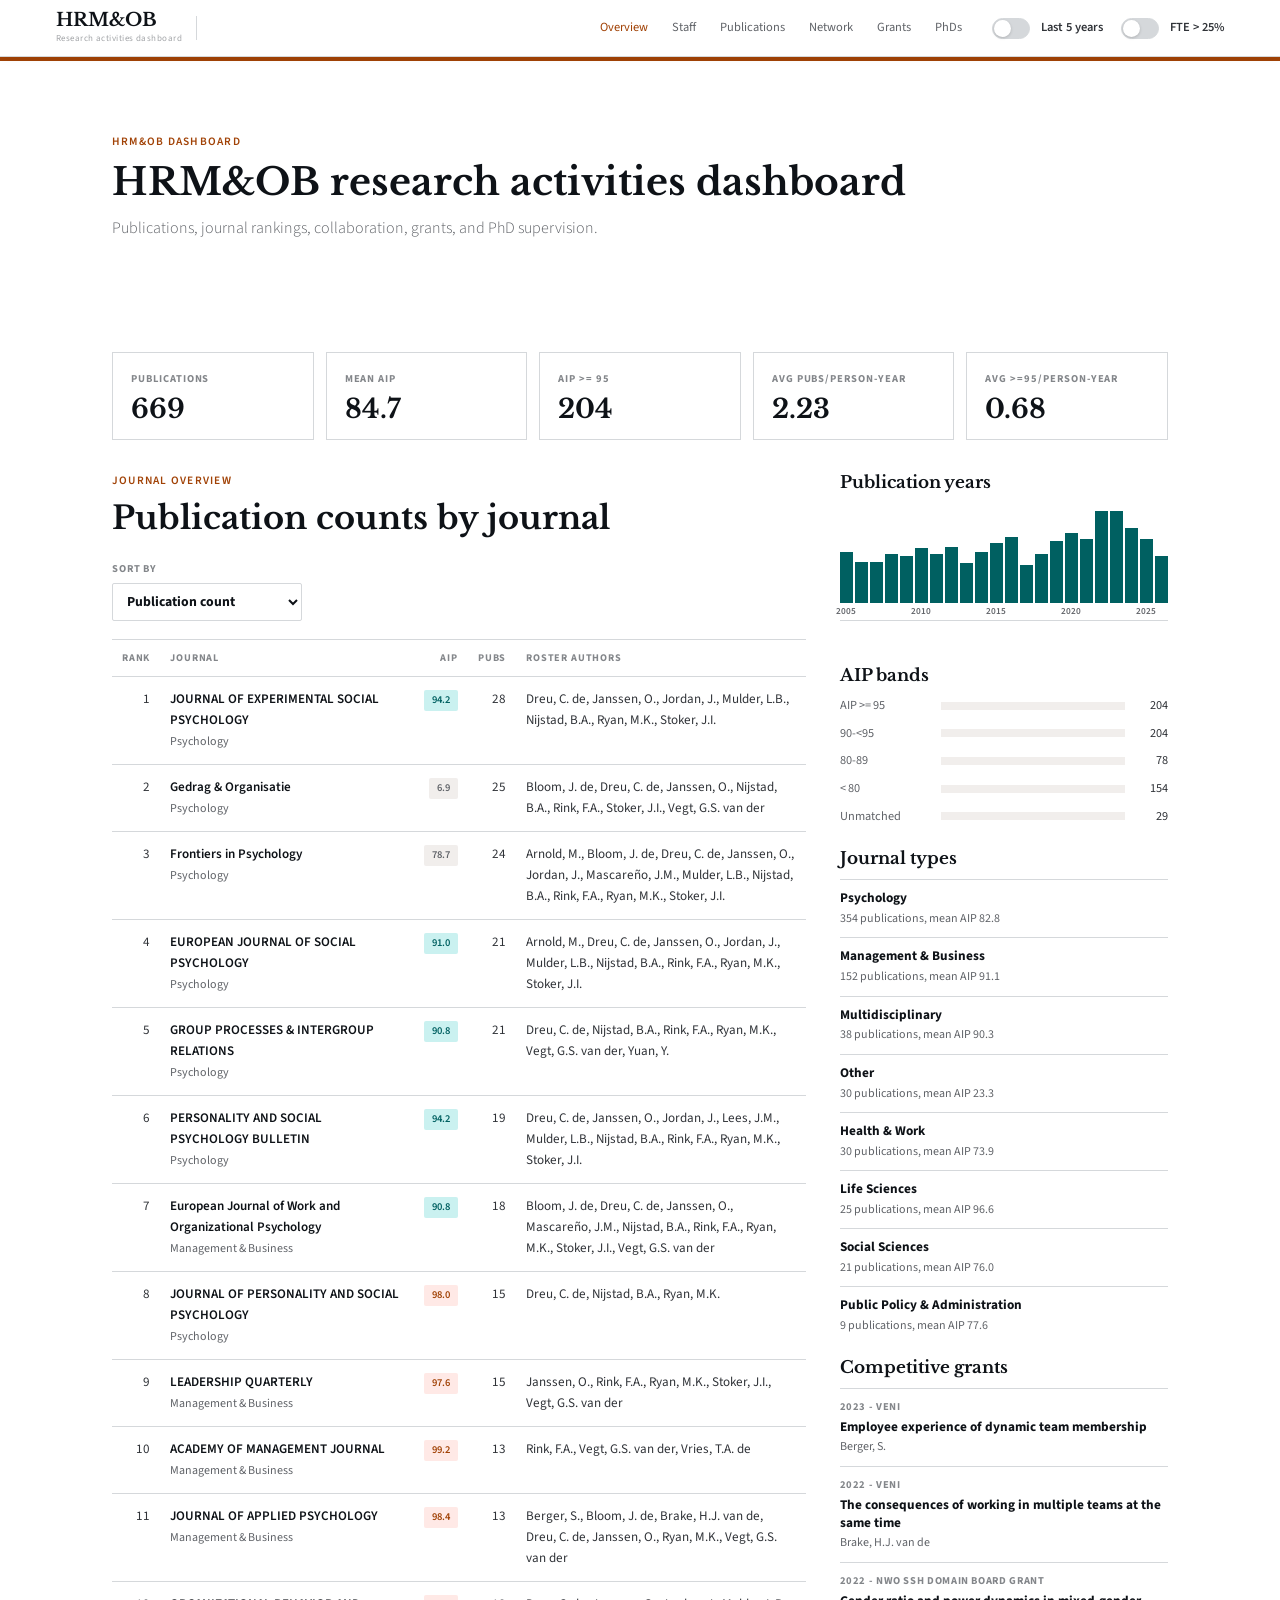
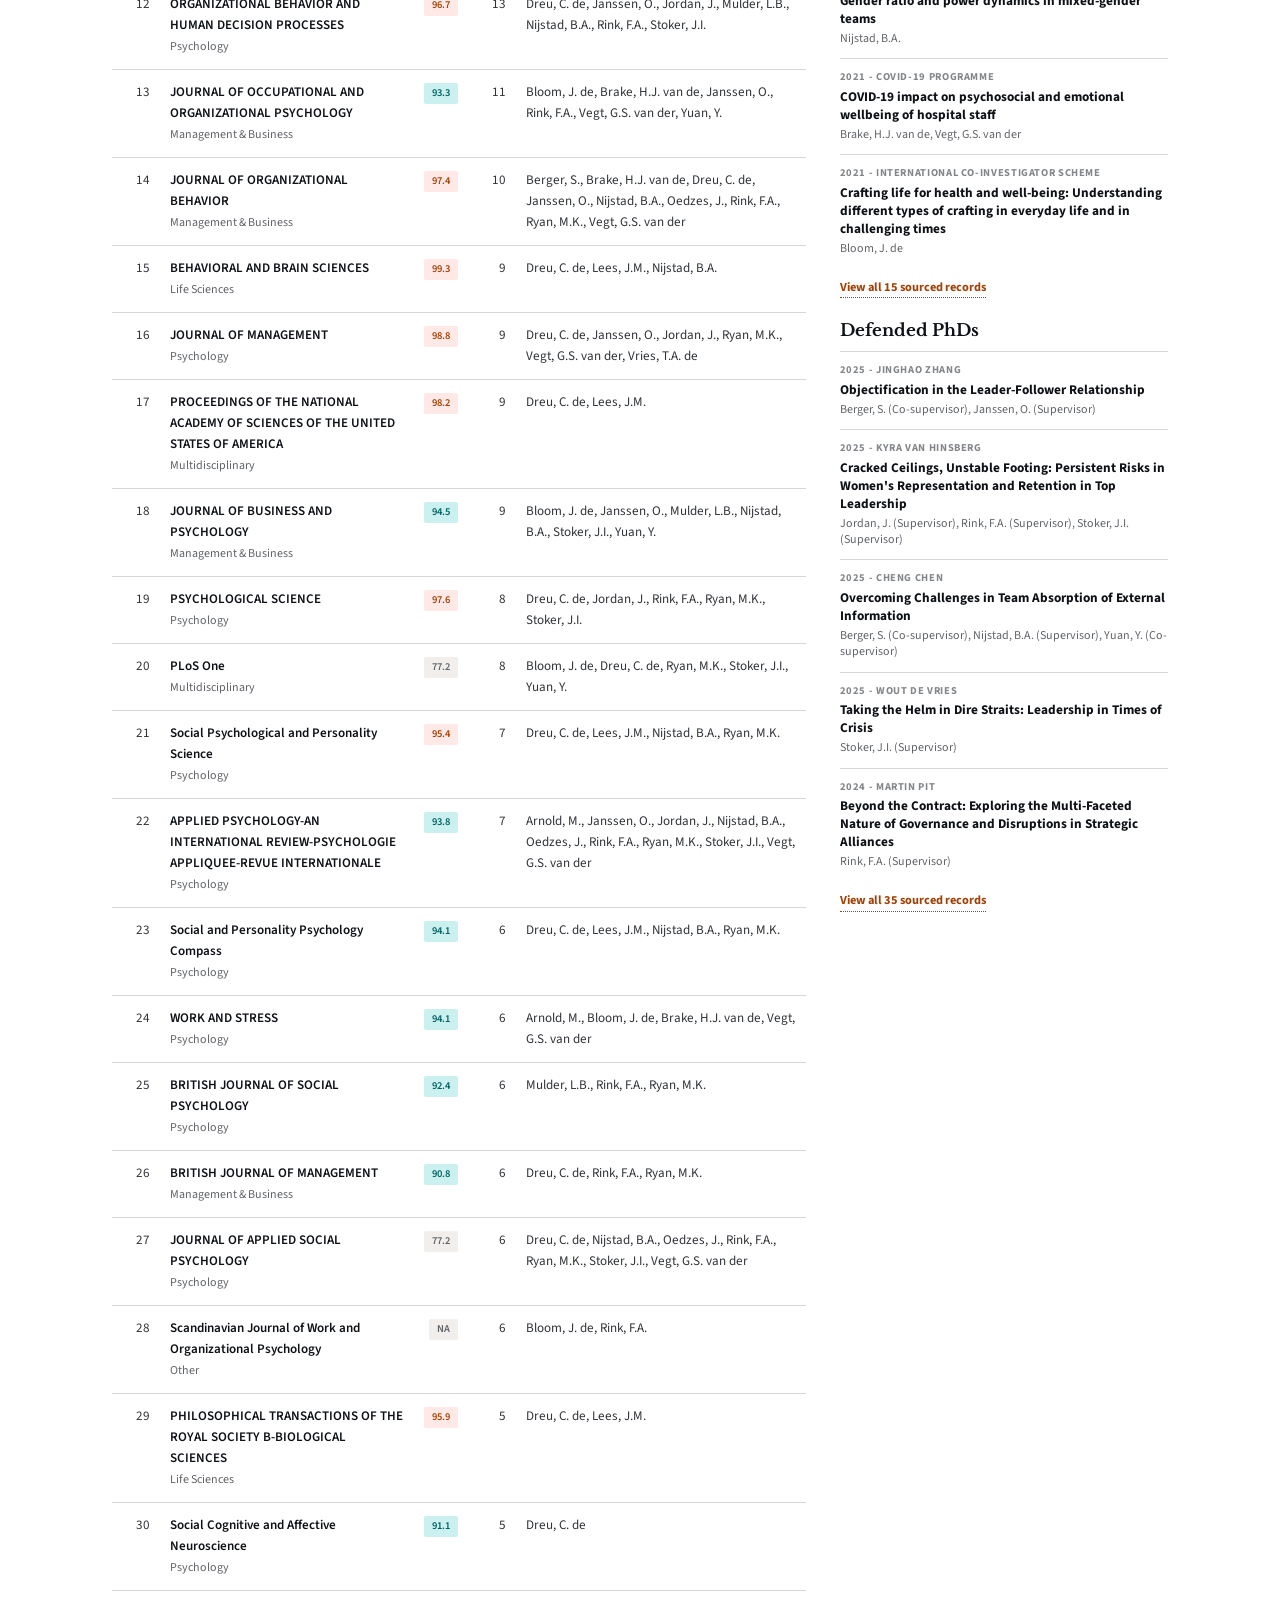
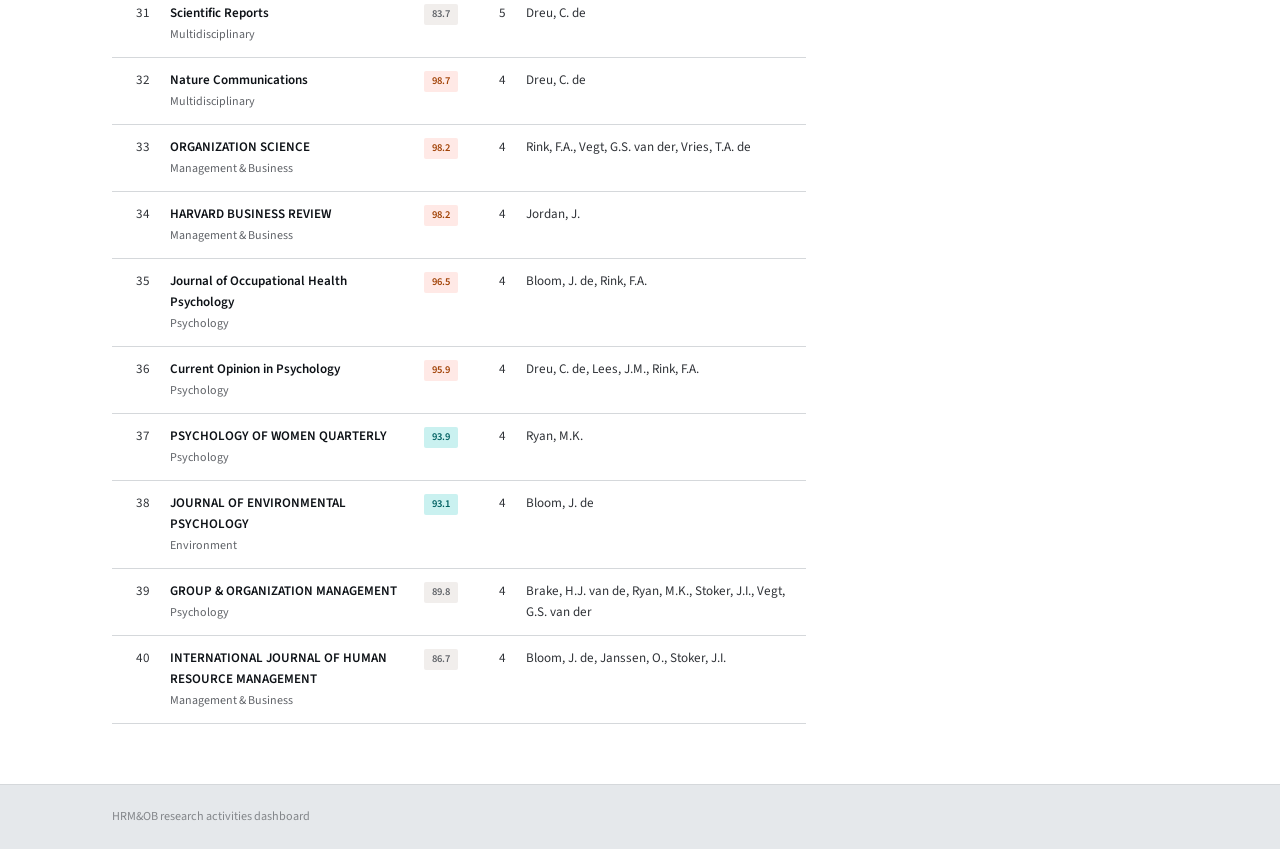
==== commit f9423655: "Alphabetize staff and weight publication averages" ====
--- a/research-dashboard/index.html
+++ b/research-dashboard/index.html
@@ -215,6 +215,6 @@
     </div>
   </footer>
 
-  <script src="app.js?v=20260606-12"></script>
+  <script src="app.js?v=20260606-13"></script>
 </body>
 </html>
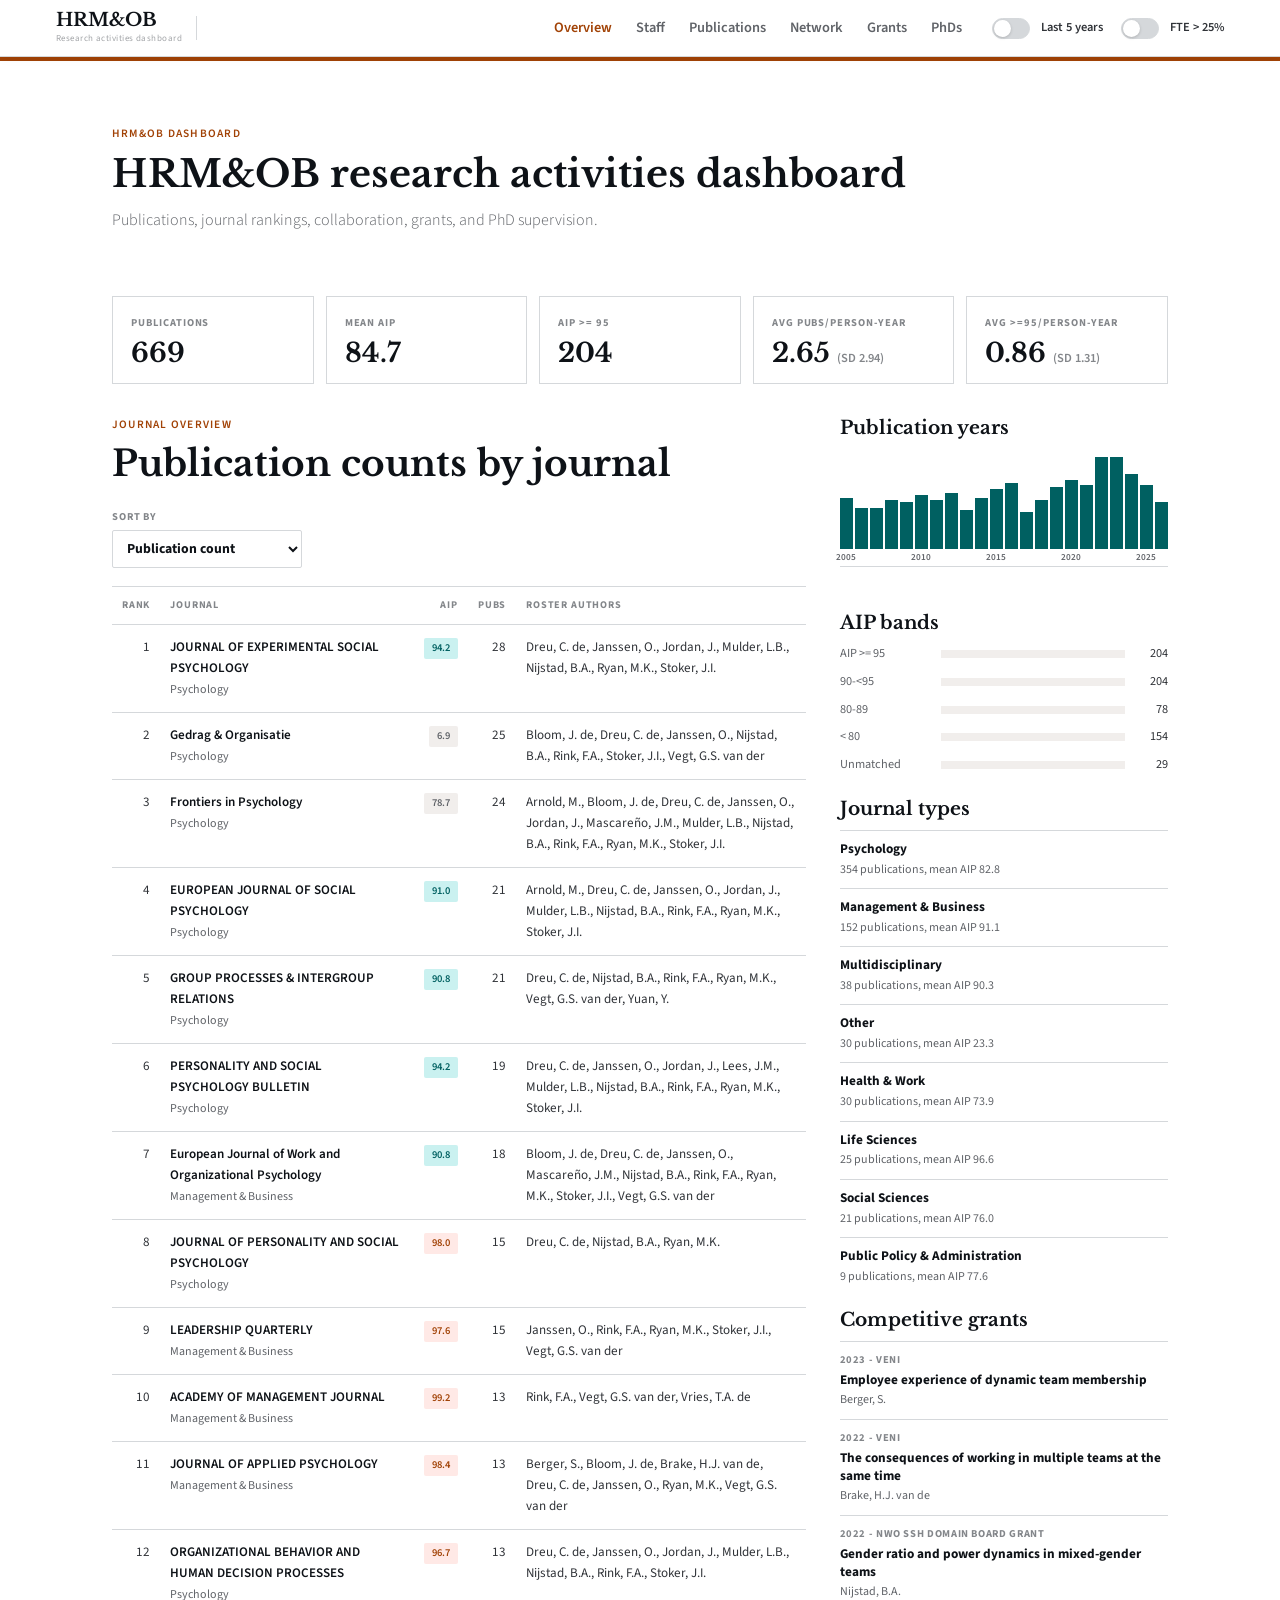
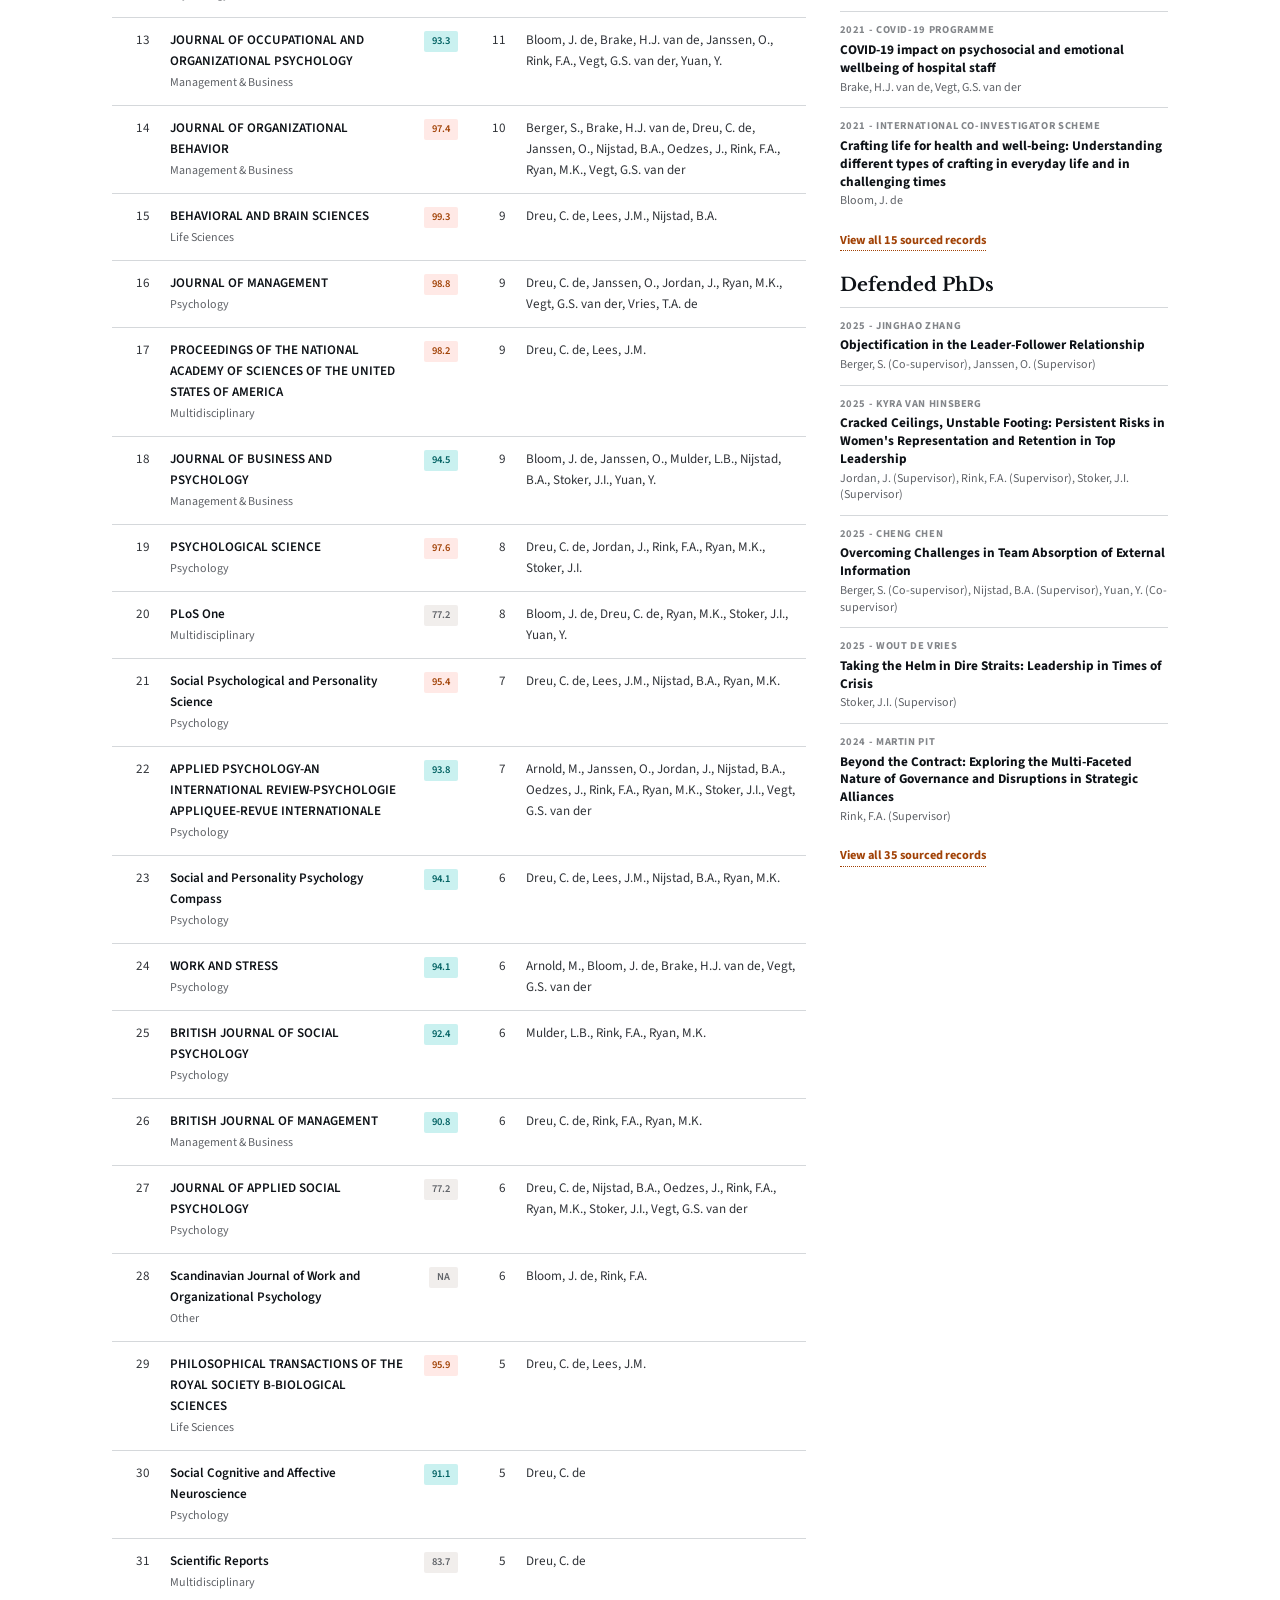
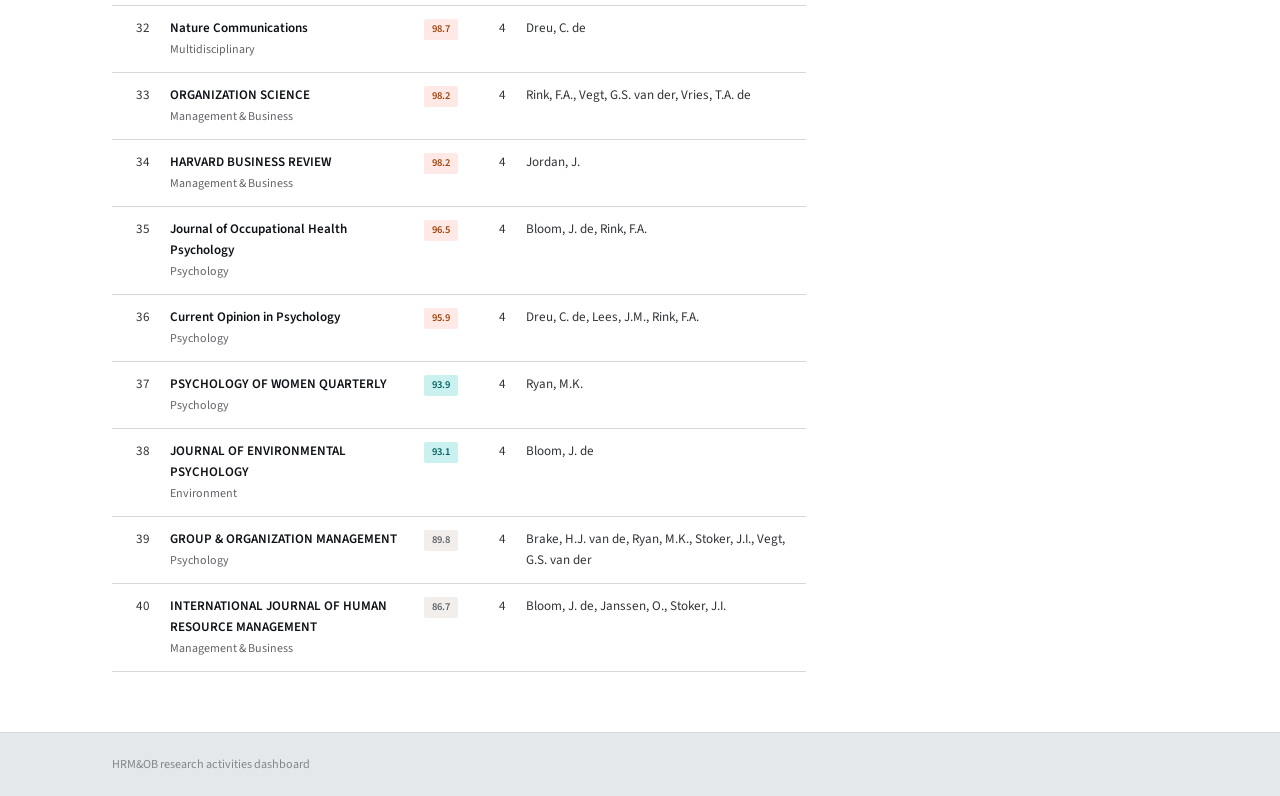
==== commit 2b12795b: "Refine staff search and overview metrics" ====
--- a/research-dashboard/index.html
+++ b/research-dashboard/index.html
@@ -7,7 +7,7 @@
   <link rel="preconnect" href="https://fonts.googleapis.com">
   <link rel="preconnect" href="https://fonts.gstatic.com" crossorigin>
   <link href="https://fonts.googleapis.com/css2?family=Libre+Baskerville:ital,wght@0,400;0,700;1,400&family=Source+Sans+3:opsz,wght@9..40,300;9..40,400;9..40,600&display=swap" rel="stylesheet">
-  <link rel="stylesheet" href="styles.css?v=20260606-12">
+  <link rel="stylesheet" href="styles.css?v=20260606-14">
 </head>
 <body>
   <nav class="nav">
@@ -215,6 +215,6 @@
     </div>
   </footer>
 
-  <script src="app.js?v=20260606-13"></script>
+  <script src="app.js?v=20260606-14"></script>
 </body>
 </html>
--- a/research-dashboard/styles.css
+++ b/research-dashboard/styles.css
@@ -39,8 +39,8 @@
 .sec-head { display: flex; justify-content: space-between; align-items: end; gap: 24px; margin-bottom: 24px; flex-wrap: wrap; }
 .sec-head.compact { margin-bottom: 18px; }
 .eye { font-size: 0.71rem; font-weight: 600; letter-spacing: 0.11em; text-transform: uppercase; color: var(--red); margin: 0 0 10px; }
-.h2 { font-family: var(--serif); font-size: clamp(1.45rem, 2.5vw, 2.2rem); font-weight: 700; line-height: 1.15; margin: 0; }
-.sub-h2 { font-family: var(--serif); font-size: 1.05rem; line-height: 1.25; margin: 22px 0 10px; }
+.h2 { font-family: var(--serif); font-size: clamp(1.6rem, 2.8vw, 2.45rem); font-weight: 700; line-height: 1.13; margin: 0; }
+.sub-h2 { font-family: var(--serif); font-size: 1.16rem; line-height: 1.25; margin: 22px 0 10px; }
 .sub-h2:first-child { margin-top: 0; }
 
 .nav {
@@ -71,7 +71,8 @@
   background: transparent;
   color: var(--ink-500);
   cursor: pointer;
-  font-size: 0.78rem;
+  font-size: 0.9rem;
+  font-weight: 600;
 }
 .nav-tab:hover, .nav-tab.on { color: var(--red); }
 
@@ -113,7 +114,7 @@
 .pg-hd {
   background: var(--white);
   border-top: 4px solid var(--red);
-  padding: clamp(44px, 7vw, 72px) var(--pad) clamp(34px, 5vw, 50px);
+  padding: clamp(40px, 6vw, 64px) var(--pad) clamp(20px, 3vw, 30px);
 }
 .pg-hd h1 {
   font-family: var(--serif);
@@ -136,6 +137,7 @@
   gap: 12px;
   margin-bottom: 32px;
 }
+#view-overview.sec { padding-top: clamp(20px, 3vw, 32px); }
 .metric {
   background: var(--white);
   border: 1px solid var(--ink-200);
@@ -155,6 +157,12 @@
   font-size: 1.65rem;
   line-height: 1.1;
   font-weight: 700;
+}
+.metric-sd {
+  color: var(--ink-400);
+  font-family: var(--sans);
+  font-size: 0.78rem;
+  font-weight: 600;
 }
 .metric-sub {
   margin: 7px 0 0;
@@ -403,6 +411,7 @@
   flex: 0 0 auto;
   height: 28px;
   object-fit: cover;
+  object-position: center 38%;
   width: 28px;
 }
 .staff-row:hover,
@@ -450,6 +459,7 @@
   flex: 0 0 auto;
   height: 34px;
   object-fit: cover;
+  object-position: center 38%;
   width: 34px;
 }
 .staff-profile-head h3 {
@@ -558,7 +568,7 @@
   margin: 0;
 }
 .staff-pub-head { margin-top: 24px; }
-.staff-h2 { font-size: 1.25rem; }
+.staff-h2 { font-size: 1.4rem; }
 .staff-empty {
   border-top: 1px solid var(--ink-200);
   color: var(--ink-500);
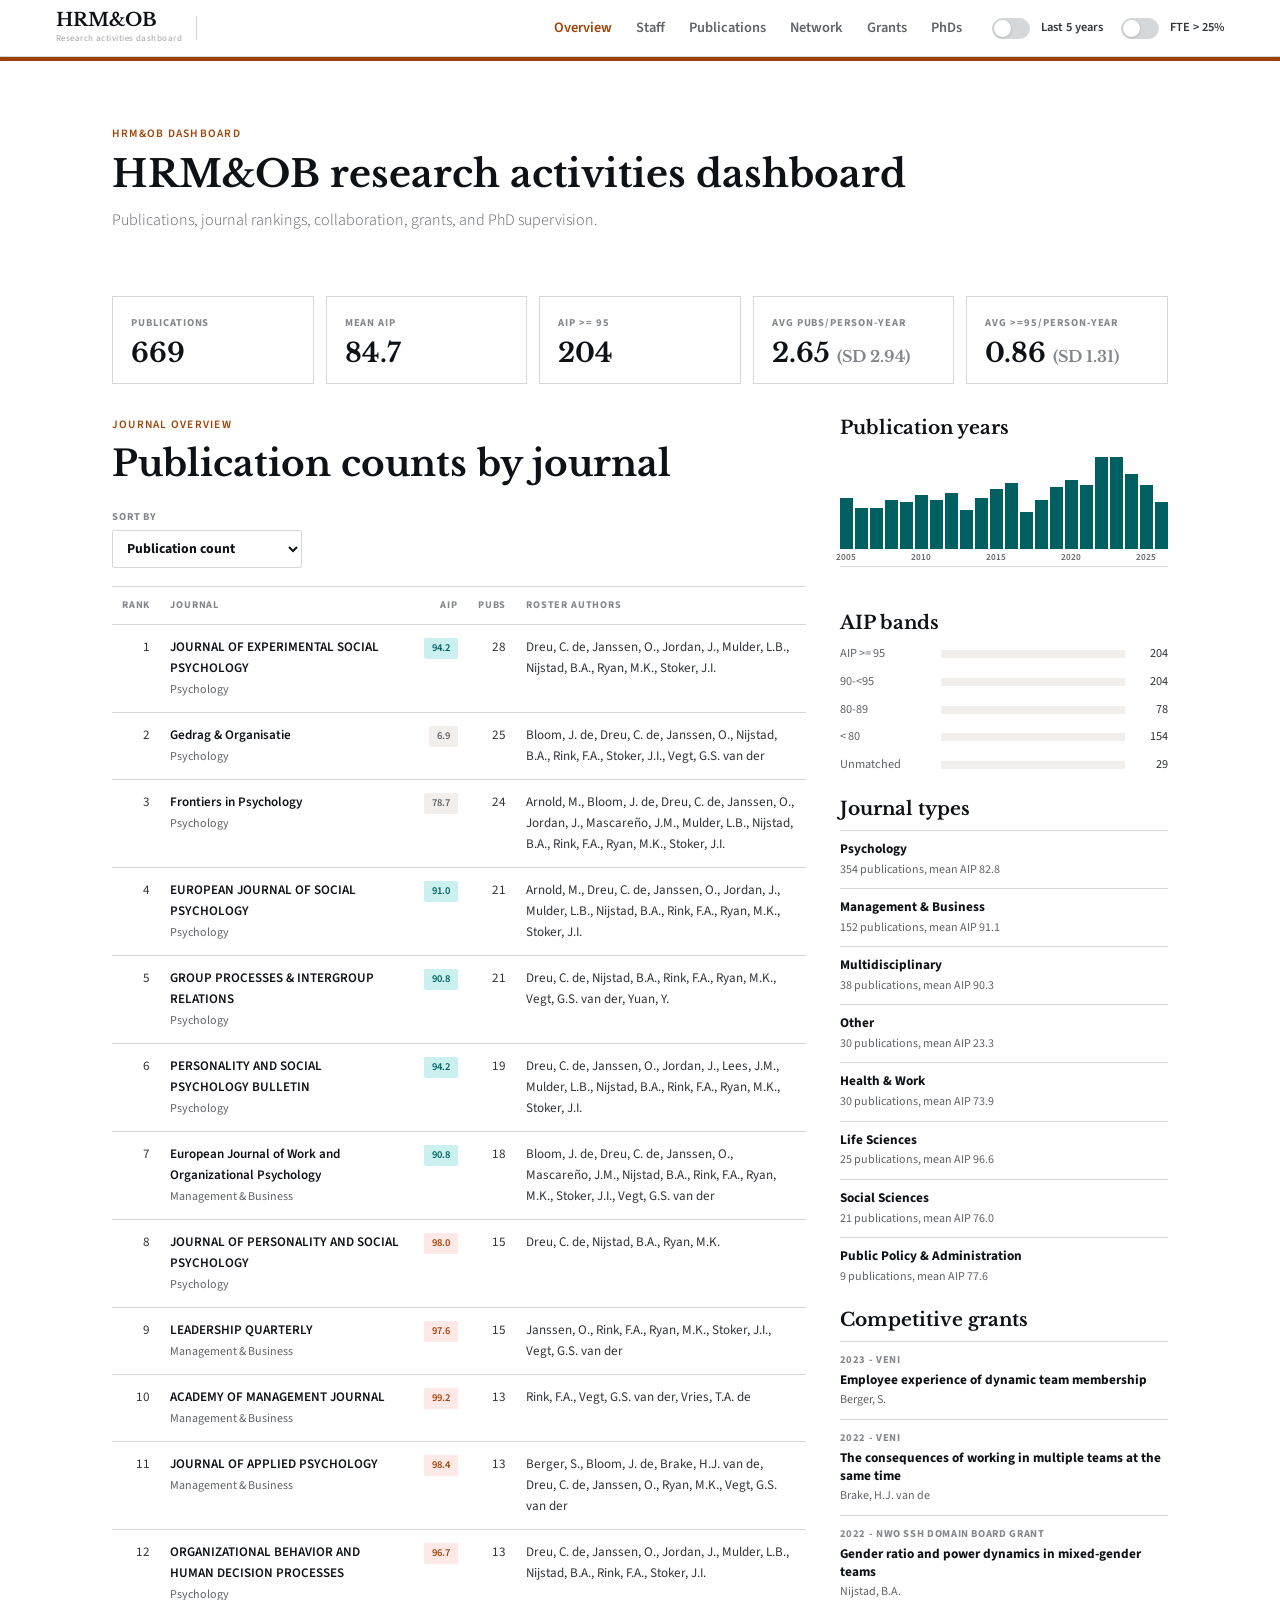
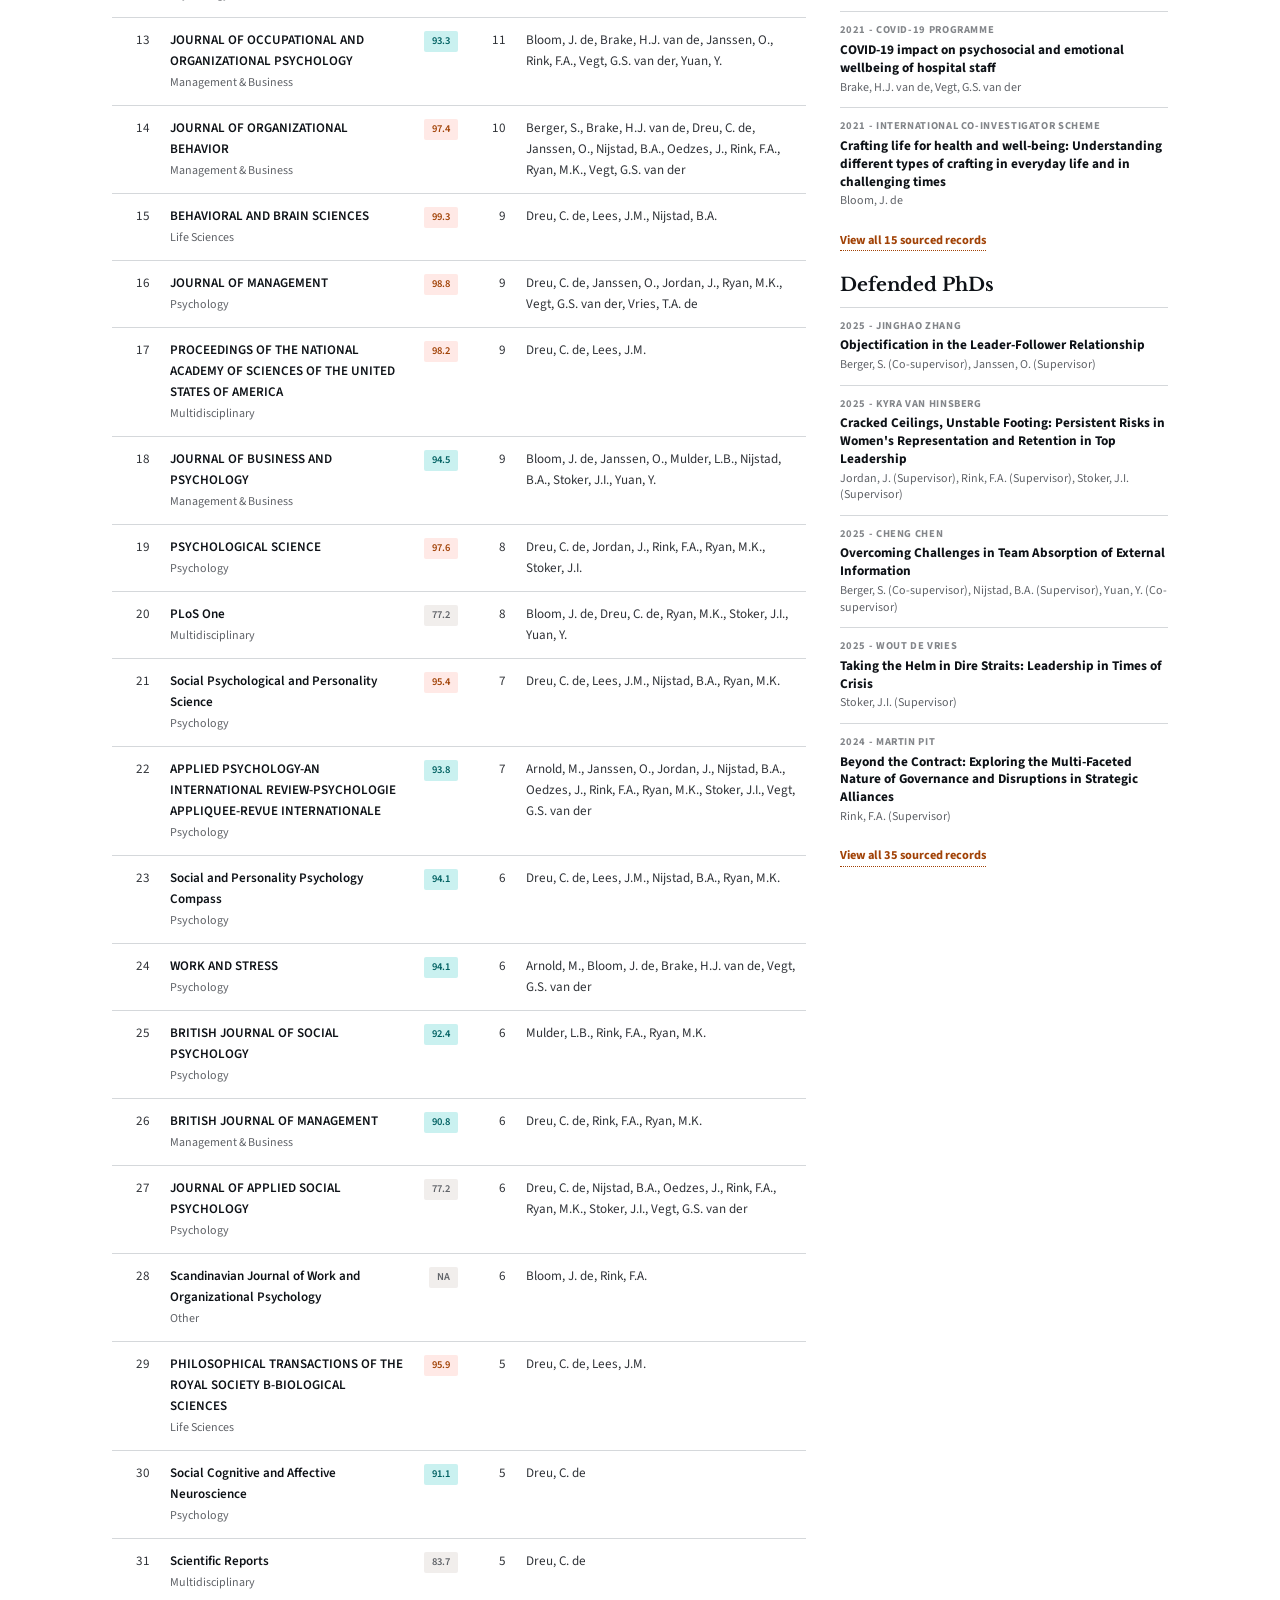
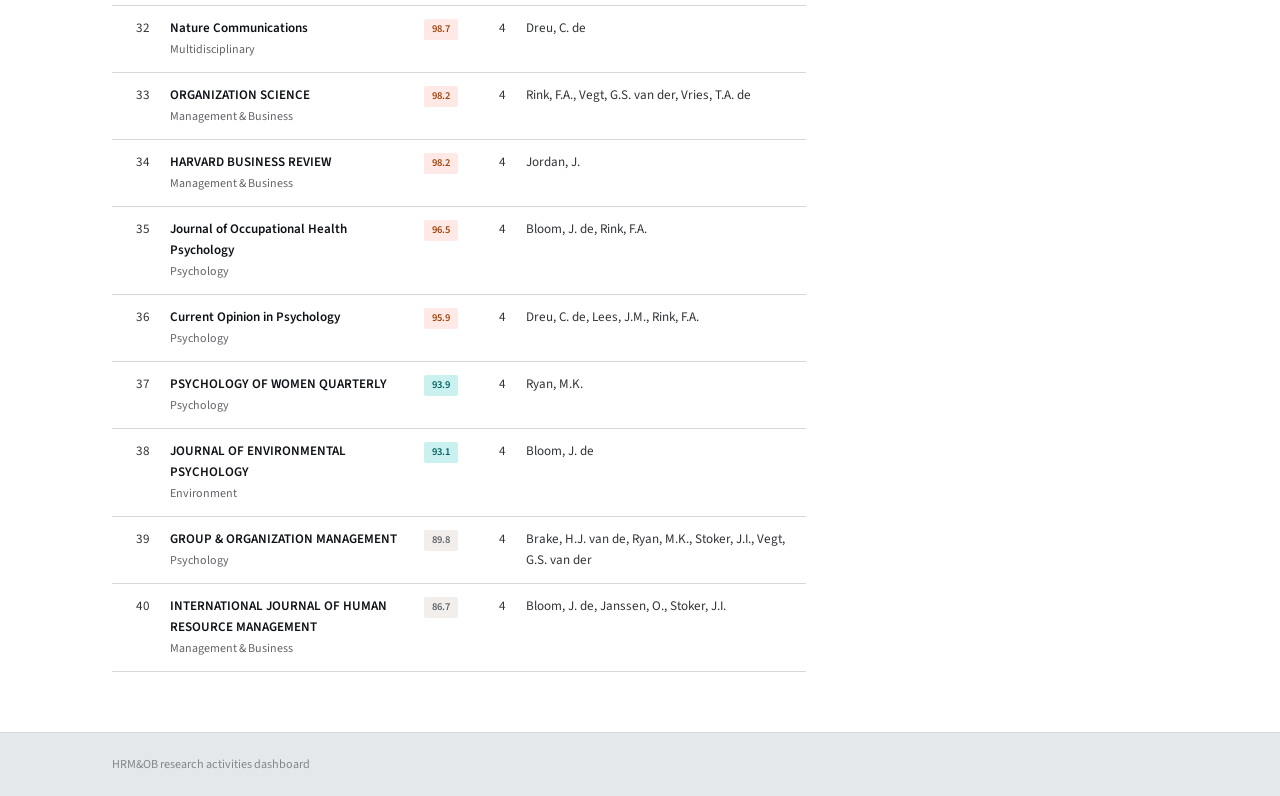
==== commit f26e7697: "Refine metric SD and staff selection" ====
--- a/research-dashboard/index.html
+++ b/research-dashboard/index.html
@@ -7,7 +7,7 @@
   <link rel="preconnect" href="https://fonts.googleapis.com">
   <link rel="preconnect" href="https://fonts.gstatic.com" crossorigin>
   <link href="https://fonts.googleapis.com/css2?family=Libre+Baskerville:ital,wght@0,400;0,700;1,400&family=Source+Sans+3:opsz,wght@9..40,300;9..40,400;9..40,600&display=swap" rel="stylesheet">
-  <link rel="stylesheet" href="styles.css?v=20260606-14">
+  <link rel="stylesheet" href="styles.css?v=20260606-15">
 </head>
 <body>
   <nav class="nav">
@@ -215,6 +215,6 @@
     </div>
   </footer>
 
-  <script src="app.js?v=20260606-14"></script>
+  <script src="app.js?v=20260606-15"></script>
 </body>
 </html>
--- a/research-dashboard/styles.css
+++ b/research-dashboard/styles.css
@@ -160,9 +160,9 @@
 }
 .metric-sd {
   color: var(--ink-400);
-  font-family: var(--sans);
-  font-size: 0.78rem;
-  font-weight: 600;
+  font-family: inherit;
+  font-size: 0.98rem;
+  font-weight: inherit;
 }
 .metric-sub {
   margin: 7px 0 0;
